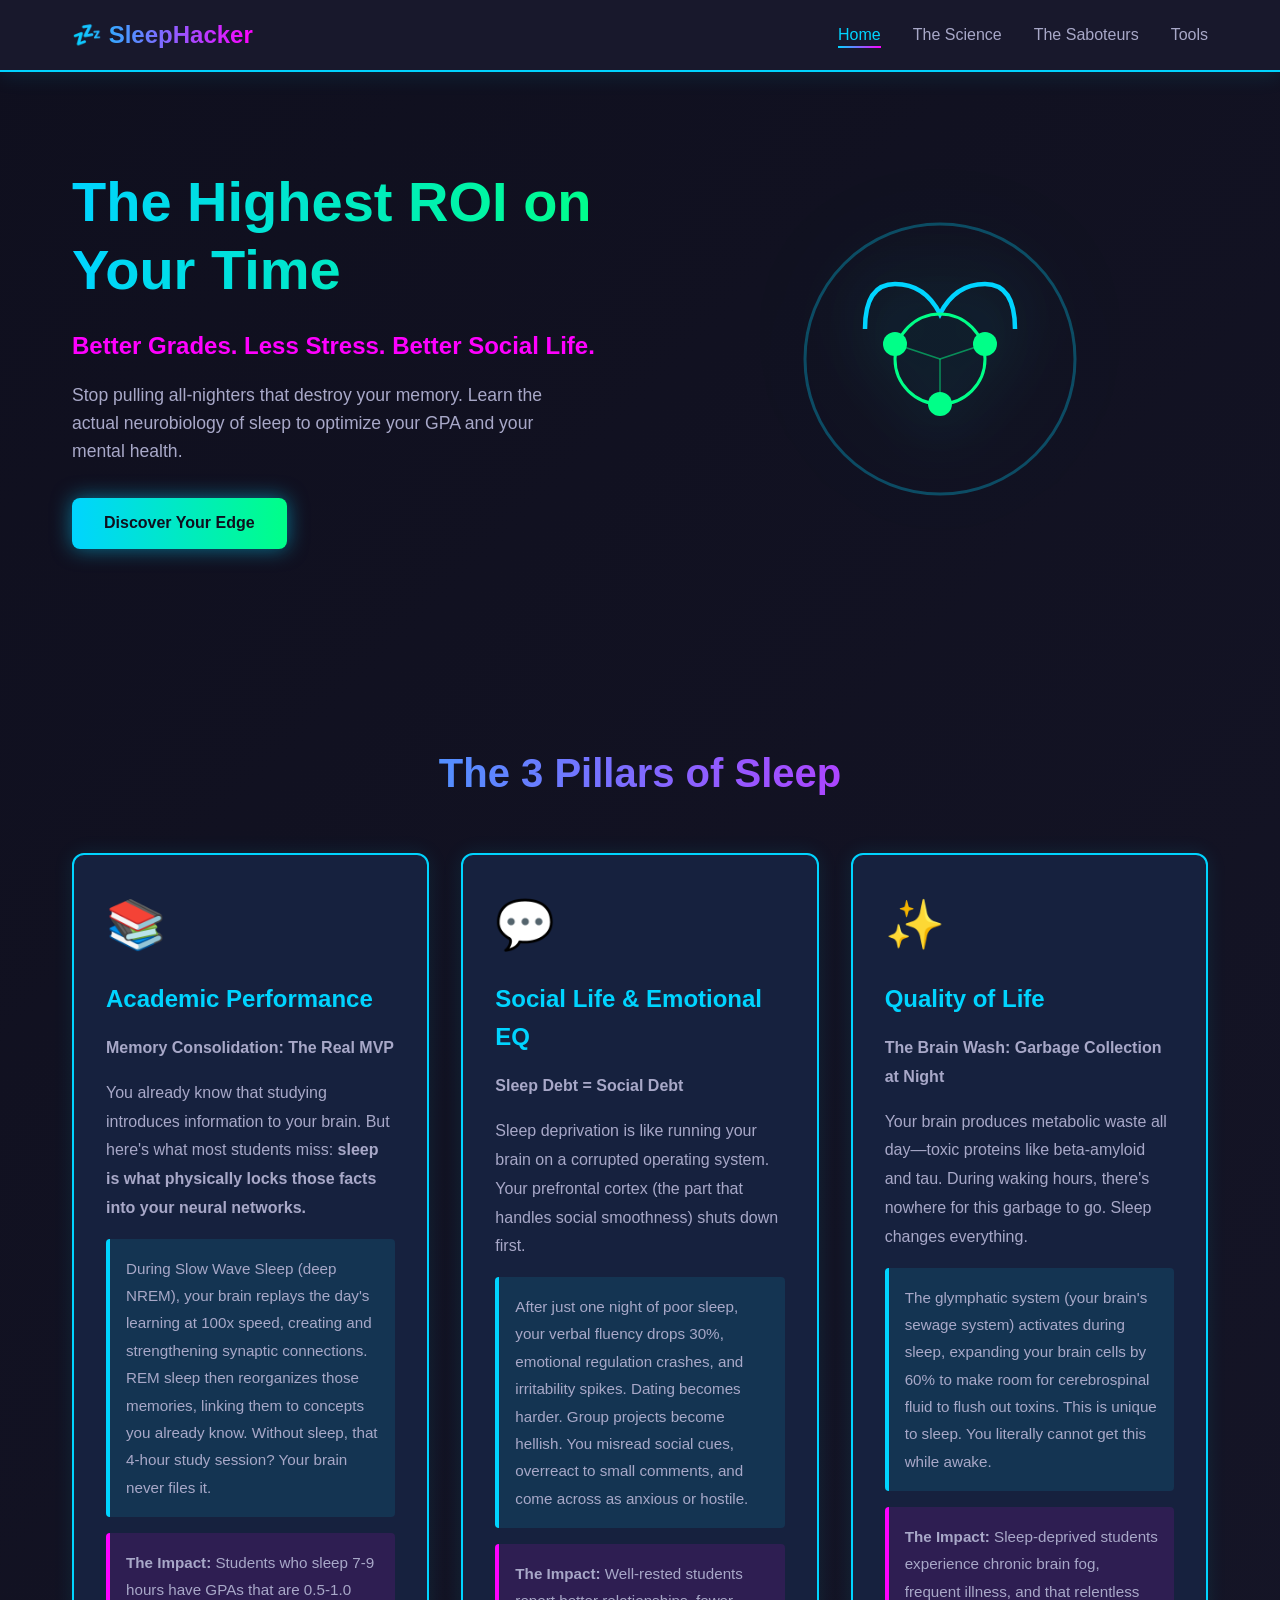
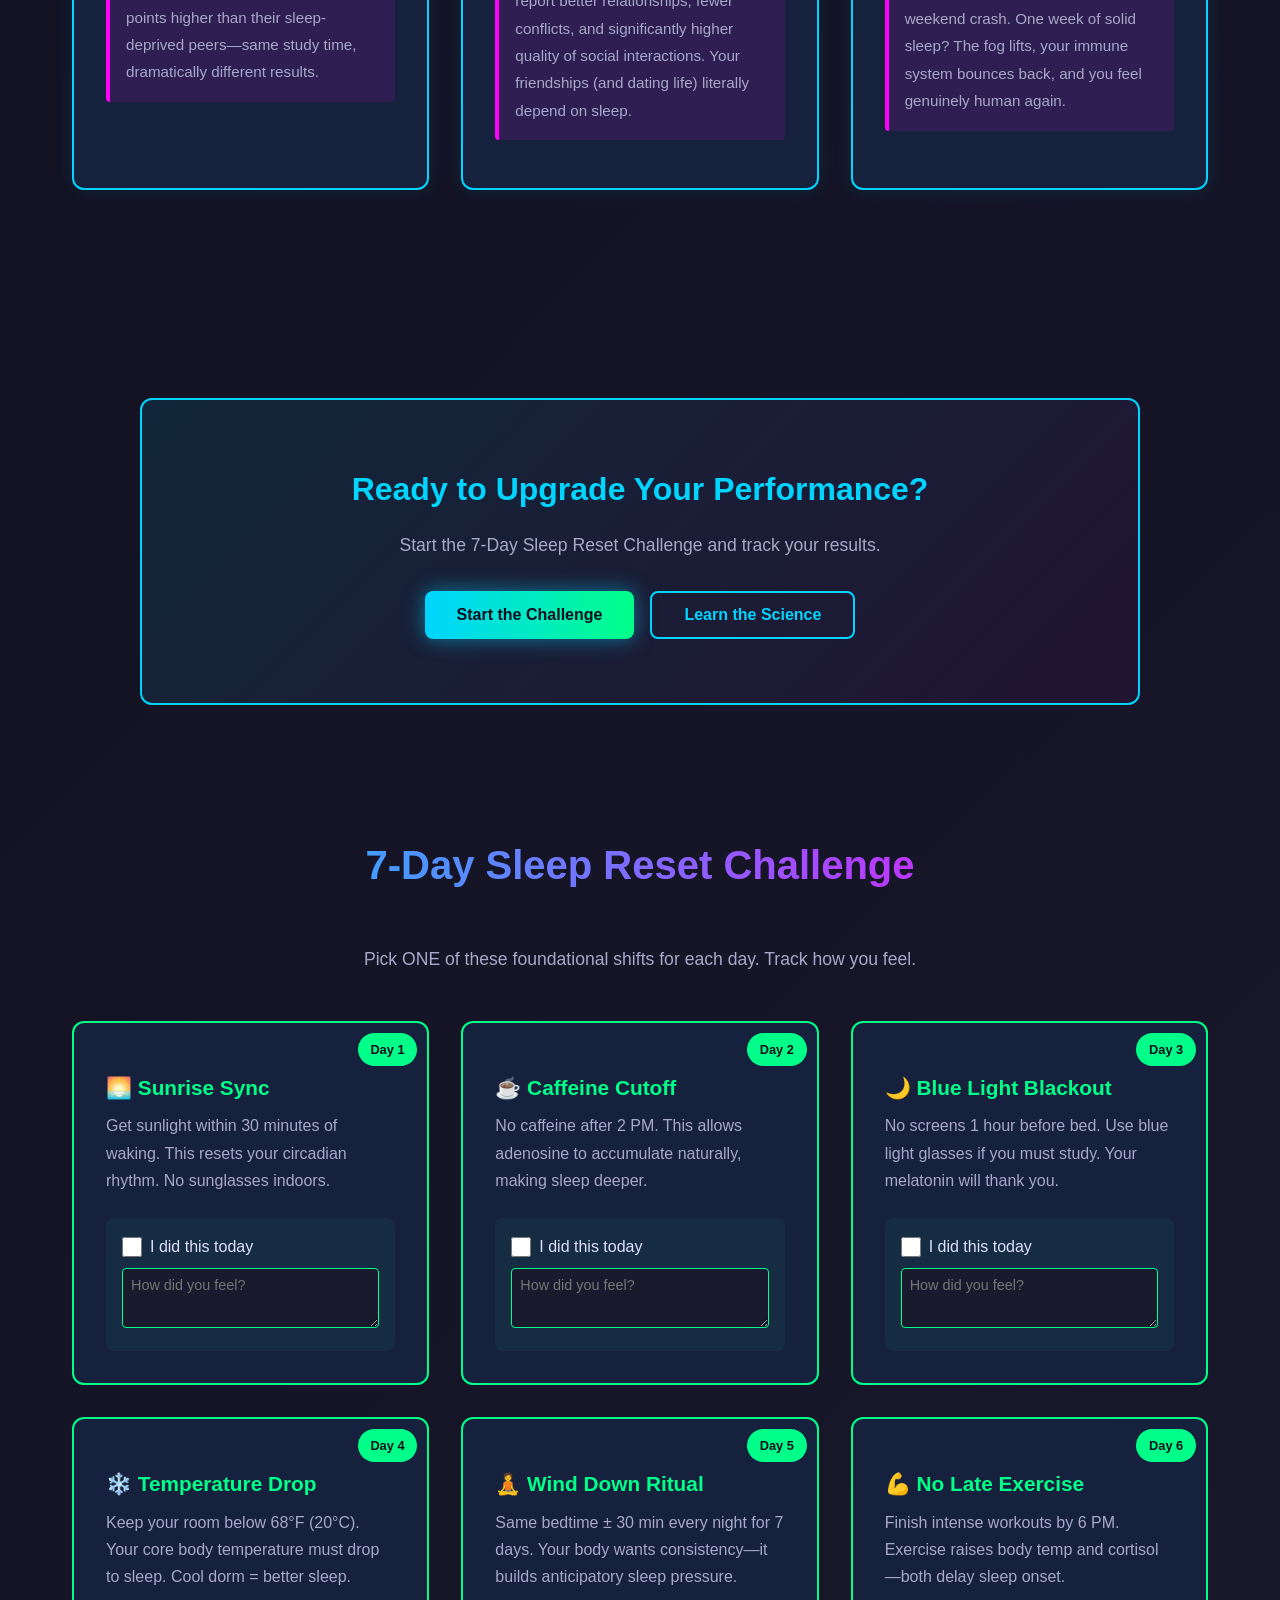
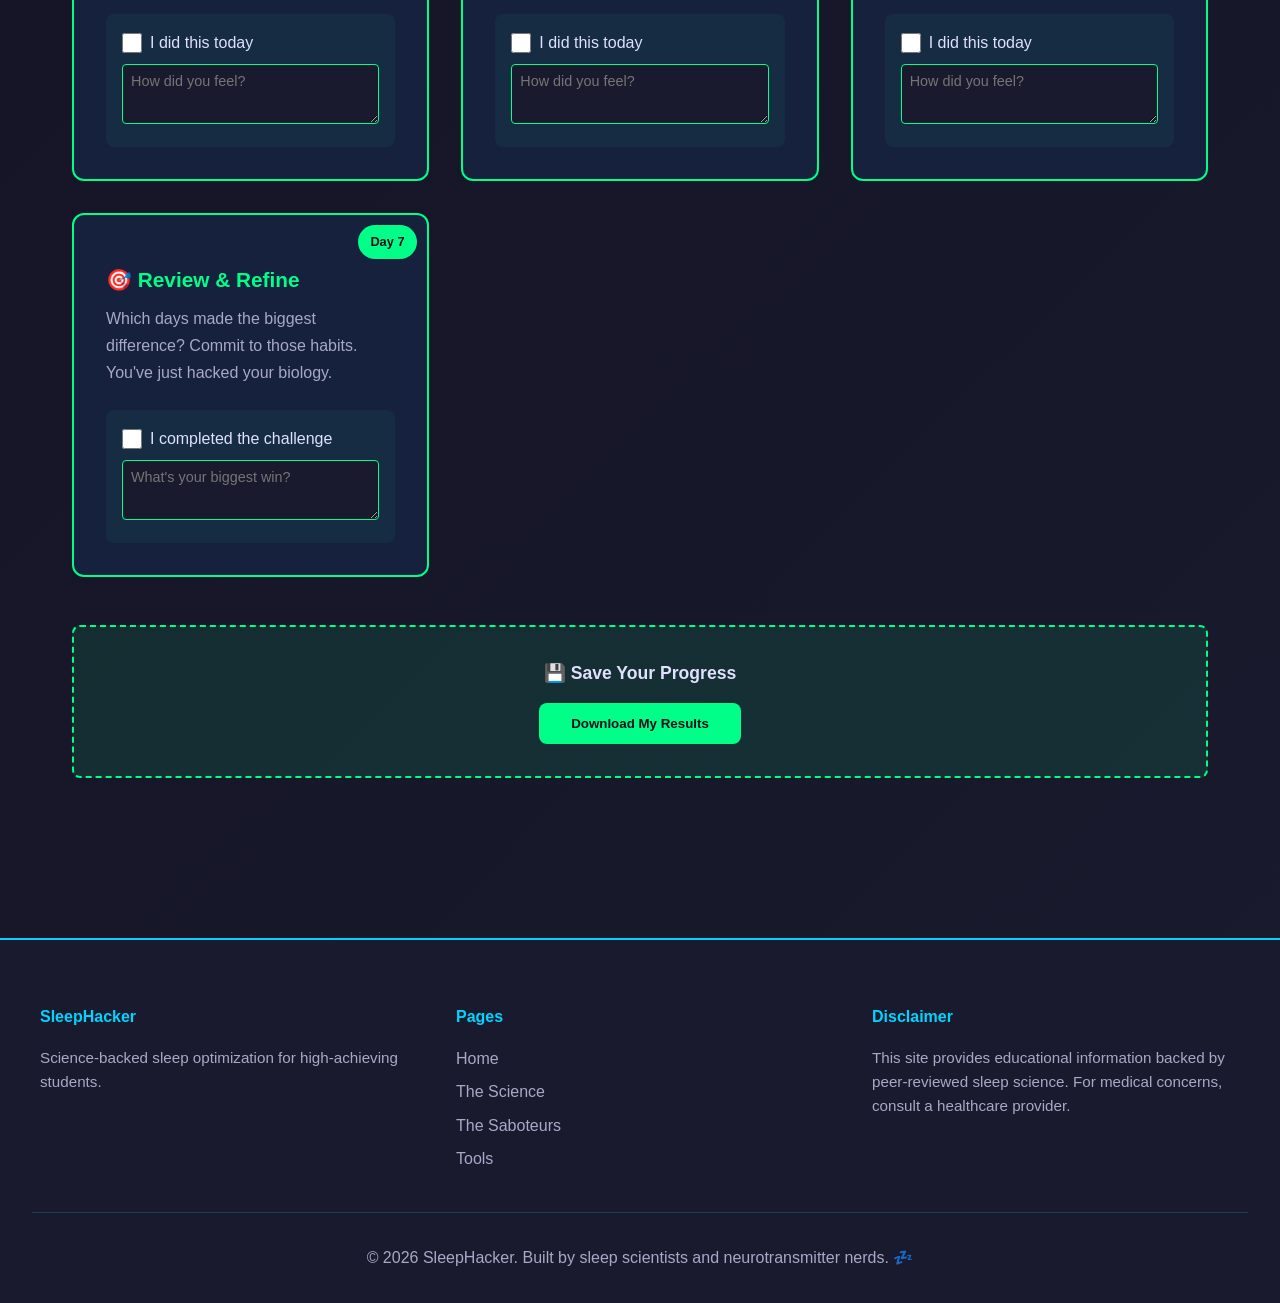
==== index.html @ e20157b1 "Initial Commit" ====
<!doctype html>
<html lang="en">
  <head>
    <meta charset="UTF-8" />
    <meta name="viewport" content="width=device-width, initial-scale=1.0" />
    <title>Sleep Hacker - The Ultimate College Cheat Code</title>
    <link rel="stylesheet" href="styles.css" />
  </head>
  <body>
    <!-- Navigation -->
    <nav class="navbar">
      <div class="nav-container">
        <div class="logo">💤 SleepHacker</div>
        <ul class="nav-links">
          <li><a href="index.html" class="active">Home</a></li>
          <li><a href="science.html">The Science</a></li>
          <li><a href="saboteurs.html">The Saboteurs</a></li>
          <li><a href="tools.html">Tools</a></li>
        </ul>
      </div>
    </nav>

    <!-- Hero Section -->
    <section class="hero">
      <div class="hero-content">
        <h1 class="hero-title">The Highest ROI on Your Time</h1>
        <p class="hero-subtitle">
          Better Grades. Less Stress. Better Social Life.
        </p>
        <p class="hero-description">
          Stop pulling all-nighters that destroy your memory. Learn the actual
          neurobiology of sleep to optimize your GPA and your mental health.
        </p>
        <a href="#three-pillars" class="cta-button">Discover Your Edge</a>
      </div>
      <div class="hero-visual">
        <svg
          class="brain-icon"
          viewBox="0 0 200 200"
          xmlns="http://www.w3.org/2000/svg"
        >
          <circle
            cx="100"
            cy="100"
            r="90"
            fill="none"
            stroke="#00d4ff"
            stroke-width="2"
            opacity="0.3"
          />
          <path
            d="M50 80 Q50 50 70 50 Q90 50 100 70 Q110 50 130 50 Q150 50 150 80"
            fill="none"
            stroke="#00d4ff"
            stroke-width="3"
          />
          <circle
            cx="100"
            cy="100"
            r="30"
            fill="none"
            stroke="#00ff88"
            stroke-width="2"
          />
          <circle cx="70" cy="90" r="8" fill="#00ff88" />
          <circle cx="130" cy="90" r="8" fill="#00ff88" />
          <circle cx="100" cy="130" r="8" fill="#00ff88" />
          <line
            x1="70"
            y1="90"
            x2="100"
            y2="100"
            stroke="#00ff88"
            stroke-width="1"
            opacity="0.5"
          />
          <line
            x1="130"
            y1="90"
            x2="100"
            y2="100"
            stroke="#00ff88"
            stroke-width="1"
            opacity="0.5"
          />
          <line
            x1="100"
            y1="130"
            x2="100"
            y2="100"
            stroke="#00ff88"
            stroke-width="1"
            opacity="0.5"
          />
        </svg>
      </div>
    </section>

    <!-- Three Pillars Section -->
    <section class="three-pillars" id="three-pillars">
      <h2 class="section-title">The 3 Pillars of Sleep</h2>
      <div class="pillars-grid">
        <!-- Pillar 1: Academic Performance -->
        <div class="pillar-card">
          <div class="pillar-icon">📚</div>
          <h3>Academic Performance</h3>
          <p class="pillar-intro">
            <strong>Memory Consolidation: The Real MVP</strong>
          </p>
          <p>
            You already know that studying introduces information to your brain.
            But here's what most students miss:
            <strong
              >sleep is what physically locks those facts into your neural
              networks.</strong
            >
          </p>
          <p class="science-snippet">
            During Slow Wave Sleep (deep NREM), your brain replays the day's
            learning at 100x speed, creating and strengthening synaptic
            connections. REM sleep then reorganizes those memories, linking them
            to concepts you already know. Without sleep, that 4-hour study
            session? Your brain never files it.
          </p>
          <p class="impact">
            <strong>The Impact:</strong> Students who sleep 7-9 hours have GPAs
            that are 0.5-1.0 points higher than their sleep-deprived peers—same
            study time, dramatically different results.
          </p>
        </div>

        <!-- Pillar 2: Social Life & Emotional EQ -->
        <div class="pillar-card">
          <div class="pillar-icon">💬</div>
          <h3>Social Life & Emotional EQ</h3>
          <p class="pillar-intro"><strong>Sleep Debt = Social Debt</strong></p>
          <p>
            Sleep deprivation is like running your brain on a corrupted
            operating system. Your prefrontal cortex (the part that handles
            social smoothness) shuts down first.
          </p>
          <p class="science-snippet">
            After just one night of poor sleep, your verbal fluency drops 30%,
            emotional regulation crashes, and irritability spikes. Dating
            becomes harder. Group projects become hellish. You misread social
            cues, overreact to small comments, and come across as anxious or
            hostile.
          </p>
          <p class="impact">
            <strong>The Impact:</strong> Well-rested students report better
            relationships, fewer conflicts, and significantly higher quality of
            social interactions. Your friendships (and dating life) literally
            depend on sleep.
          </p>
        </div>

        <!-- Pillar 3: Quality of Life -->
        <div class="pillar-card">
          <div class="pillar-icon">✨</div>
          <h3>Quality of Life</h3>
          <p class="pillar-intro">
            <strong>The Brain Wash: Garbage Collection at Night</strong>
          </p>
          <p>
            Your brain produces metabolic waste all day—toxic proteins like
            beta-amyloid and tau. During waking hours, there's nowhere for this
            garbage to go. Sleep changes everything.
          </p>
          <p class="science-snippet">
            The glymphatic system (your brain's sewage system) activates during
            sleep, expanding your brain cells by 60% to make room for
            cerebrospinal fluid to flush out toxins. This is unique to sleep.
            You literally cannot get this while awake.
          </p>
          <p class="impact">
            <strong>The Impact:</strong> Sleep-deprived students experience
            chronic brain fog, frequent illness, and that relentless weekend
            crash. One week of solid sleep? The fog lifts, your immune system
            bounces back, and you feel genuinely human again.
          </p>
        </div>
      </div>
    </section>

    <!-- Hook CTA Section -->
    <section class="cta-section">
      <h2>Ready to Upgrade Your Performance?</h2>
      <p>Start the 7-Day Sleep Reset Challenge and track your results.</p>
      <div class="cta-buttons">
        <button class="cta-primary" onclick="scrollToSection('challenge')">
          Start the Challenge
        </button>
        <button
          class="cta-secondary"
          onclick="window.location.href = 'science.html'"
        >
          Learn the Science
        </button>
      </div>
    </section>

    <!-- 7-Day Challenge Section -->
    <section class="challenge-section" id="challenge">
      <h2 class="section-title">7-Day Sleep Reset Challenge</h2>
      <p class="challenge-intro">
        Pick ONE of these foundational shifts for each day. Track how you feel.
      </p>

      <div class="challenge-grid">
        <div class="challenge-card">
          <div class="day-badge">Day 1</div>
          <h4>🌅 Sunrise Sync</h4>
          <p>
            Get sunlight within 30 minutes of waking. This resets your circadian
            rhythm. No sunglasses indoors.
          </p>
          <div class="track-section">
            <label>
              <input type="checkbox" class="challenge-check" />
              I did this today
            </label>
            <textarea
              placeholder="How did you feel?"
              class="challenge-notes"
            ></textarea>
          </div>
        </div>

        <div class="challenge-card">
          <div class="day-badge">Day 2</div>
          <h4>☕ Caffeine Cutoff</h4>
          <p>
            No caffeine after 2 PM. This allows adenosine to accumulate
            naturally, making sleep deeper.
          </p>
          <div class="track-section">
            <label>
              <input type="checkbox" class="challenge-check" />
              I did this today
            </label>
            <textarea
              placeholder="How did you feel?"
              class="challenge-notes"
            ></textarea>
          </div>
        </div>

        <div class="challenge-card">
          <div class="day-badge">Day 3</div>
          <h4>🌙 Blue Light Blackout</h4>
          <p>
            No screens 1 hour before bed. Use blue light glasses if you must
            study. Your melatonin will thank you.
          </p>
          <div class="track-section">
            <label>
              <input type="checkbox" class="challenge-check" />
              I did this today
            </label>
            <textarea
              placeholder="How did you feel?"
              class="challenge-notes"
            ></textarea>
          </div>
        </div>

        <div class="challenge-card">
          <div class="day-badge">Day 4</div>
          <h4>❄️ Temperature Drop</h4>
          <p>
            Keep your room below 68°F (20°C). Your core body temperature must
            drop to sleep. Cool dorm = better sleep.
          </p>
          <div class="track-section">
            <label>
              <input type="checkbox" class="challenge-check" />
              I did this today
            </label>
            <textarea
              placeholder="How did you feel?"
              class="challenge-notes"
            ></textarea>
          </div>
        </div>

        <div class="challenge-card">
          <div class="day-badge">Day 5</div>
          <h4>🧘 Wind Down Ritual</h4>
          <p>
            Same bedtime ± 30 min every night for 7 days. Your body wants
            consistency—it builds anticipatory sleep pressure.
          </p>
          <div class="track-section">
            <label>
              <input type="checkbox" class="challenge-check" />
              I did this today
            </label>
            <textarea
              placeholder="How did you feel?"
              class="challenge-notes"
            ></textarea>
          </div>
        </div>

        <div class="challenge-card">
          <div class="day-badge">Day 6</div>
          <h4>💪 No Late Exercise</h4>
          <p>
            Finish intense workouts by 6 PM. Exercise raises body temp and
            cortisol—both delay sleep onset.
          </p>
          <div class="track-section">
            <label>
              <input type="checkbox" class="challenge-check" />
              I did this today
            </label>
            <textarea
              placeholder="How did you feel?"
              class="challenge-notes"
            ></textarea>
          </div>
        </div>

        <div class="challenge-card">
          <div class="day-badge">Day 7</div>
          <h4>🎯 Review & Refine</h4>
          <p>
            Which days made the biggest difference? Commit to those habits.
            You've just hacked your biology.
          </p>
          <div class="track-section">
            <label>
              <input type="checkbox" class="challenge-check" />
              I completed the challenge
            </label>
            <textarea
              placeholder="What's your biggest win?"
              class="challenge-notes"
            ></textarea>
          </div>
        </div>
      </div>

      <div class="challenge-cta">
        <p>💾 <strong>Save Your Progress</strong></p>
        <button class="export-btn" onclick="exportChallenge()">
          Download My Results
        </button>
      </div>
    </section>

    <!-- Footer -->
    <footer class="footer">
      <div class="footer-content">
        <div class="footer-section">
          <h4>SleepHacker</h4>
          <p>Science-backed sleep optimization for high-achieving students.</p>
        </div>
        <div class="footer-section">
          <h4>Pages</h4>
          <ul>
            <li><a href="index.html">Home</a></li>
            <li><a href="science.html">The Science</a></li>
            <li><a href="saboteurs.html">The Saboteurs</a></li>
            <li><a href="tools.html">Tools</a></li>
          </ul>
        </div>
        <div class="footer-section">
          <h4>Disclaimer</h4>
          <p>
            This site provides educational information backed by peer-reviewed
            sleep science. For medical concerns, consult a healthcare provider.
          </p>
        </div>
      </div>
      <div class="footer-bottom">
        <p>
          &copy; 2026 SleepHacker. Built by sleep scientists and
          neurotransmitter nerds. 💤
        </p>
      </div>
    </footer>

    <script src="script.js"></script>
  </body>
</html>
---- styles.css ----
/* ==================== GLOBAL STYLES ==================== */

* {
  margin: 0;
  padding: 0;
  box-sizing: border-box;
}

:root {
  /* Dark Mode Colors */
  --bg-dark: #0f0f1e;
  --bg-darker: #1a1a2e;
  --bg-card: #16213e;
  --text-primary: #e0e0ff;
  --text-secondary: #a8a8c8;
  --neon-cyan: #00d4ff;
  --neon-green: #00ff88;
  --neon-magenta: #ff00ff;
  --neon-orange: #ff6b00;
  --accent-blue: #4a6fa5;

  /* Fonts */
  --font-main: "Segoe UI", Tahoma, Geneva, Verdana, sans-serif;
  --font-weight-light: 300;
  --font-weight-regular: 400;
  --font-weight-bold: 600;
}

html {
  scroll-behavior: smooth;
}

body {
  background: linear-gradient(135deg, var(--bg-dark) 0%, var(--bg-darker) 100%);
  color: var(--text-primary);
  font-family: var(--font-main);
  font-weight: var(--font-weight-regular);
  line-height: 1.6;
  min-height: 100vh;
}

/* ==================== NAVIGATION ==================== */

.navbar {
  background: rgba(26, 26, 46, 0.95);
  backdrop-filter: blur(10px);
  border-bottom: 2px solid var(--neon-cyan);
  position: sticky;
  top: 0;
  z-index: 1000;
  box-shadow: 0 4px 20px rgba(0, 212, 255, 0.1);
}

.nav-container {
  max-width: 1200px;
  margin: 0 auto;
  padding: 1rem 2rem;
  display: flex;
  justify-content: space-between;
  align-items: center;
}

.logo {
  font-size: 1.5rem;
  font-weight: var(--font-weight-bold);
  background: linear-gradient(90deg, var(--neon-cyan), var(--neon-magenta));
  -webkit-background-clip: text;
  -webkit-text-fill-color: transparent;
  background-clip: text;
}

.nav-links {
  display: flex;
  list-style: none;
  gap: 2rem;
}

.nav-links a {
  text-decoration: none;
  color: var(--text-secondary);
  font-weight: var(--font-weight-regular);
  transition: all 0.3s ease;
  position: relative;
}

.nav-links a::after {
  content: "";
  position: absolute;
  bottom: -5px;
  left: 0;
  width: 0;
  height: 2px;
  background: linear-gradient(90deg, var(--neon-cyan), var(--neon-magenta));
  transition: width 0.3s ease;
}

.nav-links a:hover::after,
.nav-links a.active::after {
  width: 100%;
}

.nav-links a:hover,
.nav-links a.active {
  color: var(--neon-cyan);
}

/* ==================== PAGE HEADER ==================== */

.page-header {
  text-align: center;
  padding: 4rem 2rem;
  background: linear-gradient(
    180deg,
    rgba(0, 212, 255, 0.1) 0%,
    transparent 100%
  );
  border-bottom: 1px solid rgba(0, 212, 255, 0.2);
}

.page-header h1 {
  font-size: 2.5rem;
  margin-bottom: 0.5rem;
  color: var(--neon-cyan);
  text-shadow: 0 0 20px rgba(0, 212, 255, 0.5);
}

.page-header p {
  font-size: 1.1rem;
  color: var(--text-secondary);
}

/* ==================== HERO SECTION ==================== */

.hero {
  display: grid;
  grid-template-columns: 1fr 1fr;
  gap: 4rem;
  align-items: center;
  max-width: 1200px;
  margin: 0 auto;
  padding: 6rem 2rem;
}

.hero-content {
  z-index: 2;
}

.hero-title {
  font-size: 3.5rem;
  line-height: 1.2;
  margin-bottom: 1.5rem;
  background: linear-gradient(90deg, var(--neon-cyan), var(--neon-green));
  -webkit-background-clip: text;
  -webkit-text-fill-color: transparent;
  background-clip: text;
}

.hero-subtitle {
  font-size: 1.5rem;
  color: var(--neon-magenta);
  margin-bottom: 1rem;
  font-weight: var(--font-weight-bold);
}

.hero-description {
  font-size: 1.1rem;
  color: var(--text-secondary);
  margin-bottom: 2rem;
  max-width: 500px;
}

.hero-visual {
  display: flex;
  justify-content: center;
  align-items: center;
}

.brain-icon {
  width: 300px;
  height: 300px;
  filter: drop-shadow(0 0 30px rgba(0, 212, 255, 0.3))
    drop-shadow(0 0 60px rgba(0, 255, 136, 0.2));
  animation: float 3s ease-in-out infinite;
}

@keyframes float {
  0%,
  100% {
    transform: translateY(0px);
  }
  50% {
    transform: translateY(-20px);
  }
}

/* ==================== BUTTONS ==================== */

.cta-button,
.cta-primary,
.cta-secondary {
  padding: 0.8rem 2rem;
  border: none;
  border-radius: 8px;
  font-size: 1rem;
  font-weight: var(--font-weight-bold);
  cursor: pointer;
  transition: all 0.3s ease;
  text-decoration: none;
  display: inline-block;
}

.cta-button,
.cta-primary {
  background: linear-gradient(90deg, var(--neon-cyan), var(--neon-green));
  color: var(--bg-dark);
  box-shadow: 0 0 20px rgba(0, 212, 255, 0.5);
}

.cta-button:hover,
.cta-primary:hover {
  box-shadow: 0 0 40px rgba(0, 212, 255, 0.8);
  transform: scale(1.05);
}

.cta-secondary {
  background: transparent;
  color: var(--neon-cyan);
  border: 2px solid var(--neon-cyan);
}

.cta-secondary:hover {
  background: rgba(0, 212, 255, 0.1);
  box-shadow: 0 0 20px rgba(0, 212, 255, 0.5);
}

/* ==================== SECTIONS ==================== */

.section-title {
  font-size: 2.5rem;
  text-align: center;
  margin-bottom: 3rem;
  background: linear-gradient(90deg, var(--neon-cyan), var(--neon-magenta));
  -webkit-background-clip: text;
  -webkit-text-fill-color: transparent;
  background-clip: text;
}

.section-intro {
  text-align: center;
  font-size: 1.1rem;
  color: var(--text-secondary);
  max-width: 800px;
  margin: 0 auto 3rem;
}

/* ==================== THREE PILLARS ==================== */

.three-pillars {
  max-width: 1200px;
  margin: 0 auto;
  padding: 6rem 2rem;
}

.pillars-grid {
  display: grid;
  grid-template-columns: repeat(auto-fit, minmax(320px, 1fr));
  gap: 2rem;
  margin-bottom: 3rem;
}

.pillar-card {
  background: var(--bg-card);
  border: 2px solid var(--neon-cyan);
  border-radius: 12px;
  padding: 2rem;
  transition: all 0.3s ease;
  box-shadow: 0 0 20px rgba(0, 212, 255, 0.1);
}

.pillar-card:hover {
  transform: translateY(-10px);
  box-shadow: 0 10px 40px rgba(0, 212, 255, 0.3);
  border-color: var(--neon-magenta);
}

.pillar-icon {
  font-size: 3rem;
  margin-bottom: 1rem;
}

.pillar-card h3 {
  font-size: 1.5rem;
  margin-bottom: 1rem;
  color: var(--neon-cyan);
}

.pillar-intro {
  font-size: 1rem;
  color: var(--neon-green);
  margin-bottom: 1rem;
}

.pillar-card p {
  color: var(--text-secondary);
  margin-bottom: 1rem;
  line-height: 1.8;
}

.science-snippet {
  background: rgba(0, 212, 255, 0.1);
  border-left: 4px solid var(--neon-cyan);
  padding: 1rem;
  border-radius: 4px;
  color: var(--text-primary);
  font-size: 0.95rem;
  margin-bottom: 1rem;
}

.impact {
  background: rgba(255, 0, 255, 0.1);
  border-left: 4px solid var(--neon-magenta);
  padding: 1rem;
  border-radius: 4px;
  color: var(--text-primary);
  font-size: 0.95rem;
}

/* ==================== CTA SECTIONS ==================== */

.cta-section {
  background: linear-gradient(
    135deg,
    rgba(0, 212, 255, 0.1),
    rgba(255, 0, 255, 0.05)
  );
  border: 2px solid var(--neon-cyan);
  border-radius: 12px;
  padding: 4rem 2rem;
  text-align: center;
  margin: 4rem auto;
  max-width: 1000px;
}

.cta-section h2 {
  font-size: 2rem;
  margin-bottom: 1rem;
  color: var(--neon-cyan);
}

.cta-section p {
  font-size: 1.1rem;
  color: var(--text-secondary);
  margin-bottom: 2rem;
}

.cta-buttons {
  display: flex;
  gap: 1rem;
  justify-content: center;
  flex-wrap: wrap;
}

/* ==================== CHALLENGE SECTION ==================== */

.challenge-section {
  max-width: 1200px;
  margin: 0 auto;
  padding: 4rem 2rem;
}

.challenge-intro {
  text-align: center;
  font-size: 1.1rem;
  color: var(--text-secondary);
  margin-bottom: 3rem;
}

.challenge-grid {
  display: grid;
  grid-template-columns: repeat(auto-fit, minmax(300px, 1fr));
  gap: 2rem;
  margin-bottom: 3rem;
}

.challenge-card {
  background: var(--bg-card);
  border: 2px solid var(--neon-green);
  border-radius: 12px;
  padding: 2rem;
  position: relative;
  transition: all 0.3s ease;
}

.challenge-card:hover {
  box-shadow: 0 0 30px rgba(0, 255, 136, 0.3);
}

.day-badge {
  position: absolute;
  top: 10px;
  right: 10px;
  background: var(--neon-green);
  color: var(--bg-dark);
  padding: 0.4rem 0.8rem;
  border-radius: 20px;
  font-size: 0.8rem;
  font-weight: var(--font-weight-bold);
}

.challenge-card h4 {
  font-size: 1.3rem;
  margin-bottom: 0.5rem;
  color: var(--neon-green);
  margin-top: 1rem;
}

.challenge-card p {
  color: var(--text-secondary);
  margin-bottom: 1.5rem;
  line-height: 1.7;
}

.track-section {
  background: rgba(0, 255, 136, 0.05);
  padding: 1rem;
  border-radius: 8px;
}

.track-section label {
  display: flex;
  align-items: center;
  gap: 0.5rem;
  cursor: pointer;
  color: var(--text-primary);
  font-weight: var(--font-weight-regular);
}

.track-section input[type="checkbox"] {
  width: 20px;
  height: 20px;
  cursor: pointer;
  accent-color: var(--neon-green);
}

.challenge-notes {
  width: 100%;
  padding: 0.5rem;
  margin-top: 0.5rem;
  background: var(--bg-darker);
  color: var(--text-primary);
  border: 1px solid var(--neon-green);
  border-radius: 4px;
  font-family: var(--font-main);
  font-size: 0.9rem;
  resize: vertical;
  min-height: 60px;
}

.challenge-cta {
  text-align: center;
  padding: 2rem;
  background: rgba(0, 255, 136, 0.1);
  border: 2px dashed var(--neon-green);
  border-radius: 8px;
}

.challenge-cta p {
  font-size: 1.1rem;
  margin-bottom: 1rem;
}

.export-btn {
  background: var(--neon-green);
  color: var(--bg-dark);
  padding: 0.8rem 2rem;
  border: none;
  border-radius: 8px;
  font-weight: var(--font-weight-bold);
  cursor: pointer;
  transition: all 0.3s ease;
}

.export-btn:hover {
  box-shadow: 0 0 20px rgba(0, 255, 136, 0.5);
  transform: scale(1.05);
}

/* ==================== SCIENCE SECTIONS ==================== */

.science-section {
  max-width: 1200px;
  margin: 0 auto;
  padding: 4rem 2rem;
  border-bottom: 1px solid rgba(0, 212, 255, 0.2);
}

.science-grid {
  display: grid;
  grid-template-columns: repeat(auto-fit, minmax(400px, 1fr));
  gap: 3rem;
  margin-bottom: 3rem;
}

.process-card,
.memory-card {
  background: var(--bg-card);
  border: 2px solid var(--neon-cyan);
  border-radius: 12px;
  padding: 2rem;
}

.process-card h3,
.memory-card h3 {
  font-size: 1.5rem;
  margin-bottom: 1.5rem;
  color: var(--neon-cyan);
}

.process-visual,
.memory-card {
  margin-bottom: 1.5rem;
}

.process-visual svg,
.circadian-svg,
.adenosine-svg {
  width: 100%;
  height: auto;
  min-height: 200px;
}

.who-needs-this {
  background: rgba(255, 0, 255, 0.1);
  border-left: 4px solid var(--neon-magenta);
  padding: 1rem;
  border-radius: 4px;
  margin-bottom: 1rem;
}

.who-needs-this ul {
  list-style: none;
  margin-left: 1rem;
}

.who-needs-this li {
  color: var(--text-primary);
  margin-bottom: 0.5rem;
}

.explanation {
  color: var(--text-secondary);
  line-height: 1.8;
  margin-bottom: 1rem;
}

.study-tip {
  background: rgba(0, 255, 136, 0.1);
  border-left: 4px solid var(--neon-green);
  padding: 1rem;
  border-radius: 4px;
  color: var(--text-primary);
  font-size: 0.95rem;
}

.key-point {
  background: rgba(0, 212, 255, 0.15);
  border: 1px solid var(--neon-cyan);
  padding: 1.5rem;
  border-radius: 8px;
  color: var(--text-primary);
  margin-top: 1rem;
  font-size: 0.95rem;
}

.memory-grid {
  display: grid;
  grid-template-columns: repeat(auto-fit, minmax(350px, 1fr));
  gap: 2rem;
  margin-bottom: 3rem;
}

.process-explanation,
.phase-delay-content {
  background: var(--bg-card);
  border: 2px solid var(--neon-magenta);
  border-radius: 12px;
  padding: 2rem;
  margin-top: 2rem;
}

.sleep-stages-chart {
  width: 100%;
  height: auto;
  min-height: 300px;
  margin: 2rem 0;
}

.chart-explanation {
  background: rgba(255, 0, 255, 0.1);
  padding: 1.5rem;
  border-radius: 8px;
  color: var(--text-primary);
  font-size: 0.95rem;
}

.phase-delay {
  background: linear-gradient(
    135deg,
    rgba(255, 0, 255, 0.05),
    rgba(0, 212, 255, 0.05)
  );
  border-left: 6px solid var(--neon-magenta);
}

.intro-text {
  font-size: 1.1rem;
  color: var(--text-primary);
  margin-bottom: 2rem;
  line-height: 1.8;
}

.phase-delay-visual {
  margin: 2rem 0;
}

.phase-delay-visual svg {
  width: 100%;
  height: auto;
  min-height: 250px;
}

.phase-delay-explanation {
  background: var(--bg-darker);
  padding: 1.5rem;
  border-radius: 8px;
  border: 1px solid var(--neon-cyan);
}

.phase-delay-explanation p {
  margin-bottom: 1rem;
  color: var(--text-secondary);
  line-height: 1.8;
}

.actionable {
  background: rgba(0, 255, 136, 0.1);
  border-left: 4px solid var(--neon-green);
  padding: 1rem;
  border-radius: 4px;
  color: var(--text-primary);
}

/* ==================== SABOTEUR SECTIONS ==================== */

.saboteur-section {
  max-width: 1200px;
  margin: 0 auto;
  padding: 4rem 2rem;
}

.saboteur-intro {
  text-align: center;
  margin-bottom: 3rem;
}

.saboteur-intro h2 {
  font-size: 2rem;
  color: var(--neon-cyan);
  margin-bottom: 1rem;
}

.saboteur-hook {
  font-size: 1.1rem;
  color: var(--text-secondary);
  margin-bottom: 0.5rem;
}

.saboteur-truth {
  font-size: 1.1rem;
  color: var(--neon-green);
  font-weight: var(--font-weight-bold);
}

.saboteur-explainer {
  display: grid;
  grid-template-columns: 1fr 1fr;
  gap: 3rem;
  align-items: start;
}

.saboteur-visual {
  background: var(--bg-card);
  border: 2px solid var(--neon-cyan);
  border-radius: 12px;
  padding: 2rem;
}

.saboteur-visual svg {
  width: 100%;
  height: auto;
}

.saboteur-text h3 {
  font-size: 1.3rem;
  color: var(--neon-cyan);
  margin: 1.5rem 0 1rem;
}

.saboteur-text p {
  color: var(--text-secondary);
  margin-bottom: 1rem;
  line-height: 1.8;
}

.trap-list {
  list-style: none;
}

.trap-list li {
  background: rgba(255, 107, 0, 0.05);
  border-left: 4px solid var(--neon-orange);
  padding: 1rem;
  margin-bottom: 1rem;
  border-radius: 4px;
  color: var(--text-primary);
}

.trap-list strong {
  color: var(--neon-orange);
}

.fix-box {
  background: rgba(0, 255, 136, 0.1);
  border: 2px solid var(--neon-green);
  border-radius: 8px;
  padding: 1.5rem;
  margin-top: 1rem;
}

.fix-box p {
  color: var(--text-primary);
  margin-bottom: 1rem;
  line-height: 1.8;
}

.fix-box strong {
  color: var(--neon-green);
}

/* ==================== TOOLS SECTION ==================== */

.tool-section {
  max-width: 1200px;
  margin: 0 auto;
  padding: 4rem 2rem;
}

.tool-header {
  text-align: center;
  margin-bottom: 3rem;
}

.tool-header h2 {
  font-size: 2rem;
  color: var(--neon-cyan);
  margin-bottom: 1rem;
}

.tool-description {
  font-size: 1.1rem;
  color: var(--text-secondary);
  max-width: 800px;
  margin: 0 auto;
}

.tool-content {
  background: var(--bg-card);
  border: 2px solid var(--neon-cyan);
  border-radius: 12px;
  padding: 3rem;
}

.calculator-input {
  background: rgba(0, 212, 255, 0.05);
  padding: 2rem;
  border-radius: 8px;
  margin-bottom: 2rem;
}

.input-group {
  margin-bottom: 1.5rem;
}

.input-group label {
  display: block;
  margin-bottom: 0.5rem;
  color: var(--neon-cyan);
  font-weight: var(--font-weight-bold);
}

.input-group input {
  width: 100%;
  padding: 0.8rem;
  background: var(--bg-darker);
  color: var(--text-primary);
  border: 2px solid var(--neon-cyan);
  border-radius: 8px;
  font-size: 1rem;
}

.input-info {
  background: rgba(255, 0, 255, 0.1);
  border-left: 4px solid var(--neon-magenta);
  padding: 1rem;
  border-radius: 4px;
  margin-bottom: 1.5rem;
}

.input-info p {
  color: var(--text-primary);
  font-size: 0.95rem;
}

.calc-button {
  background: linear-gradient(90deg, var(--neon-cyan), var(--neon-green));
  color: var(--bg-dark);
  padding: 0.8rem 2rem;
  border: none;
  border-radius: 8px;
  font-weight: var(--font-weight-bold);
  cursor: pointer;
  transition: all 0.3s ease;
  width: 100%;
  font-size: 1rem;
}

.calc-button:hover {
  box-shadow: 0 0 20px rgba(0, 212, 255, 0.5);
  transform: scale(1.02);
}

.calculator-output,
.quiz-results {
  background: rgba(0, 255, 136, 0.05);
  border: 2px dashed var(--neon-green);
  border-radius: 8px;
  padding: 2rem;
  min-height: 200px;
  display: flex;
  align-items: center;
  justify-content: center;
}

.results-placeholder {
  text-align: center;
  color: var(--text-secondary);
}

.cycle-guide {
  margin-top: 3rem;
}

.cycle-guide h3 {
  color: var(--neon-cyan);
  margin-bottom: 1.5rem;
}

.cycle-breakdown {
  display: grid;
  gap: 1.5rem;
}

.cycle-item {
  display: flex;
  gap: 1.5rem;
  align-items: flex-start;
}

.cycle-marker {
  width: 40px;
  height: 40px;
  border-radius: 8px;
  flex-shrink: 0;
}

.cycle-item strong {
  display: block;
  color: var(--text-primary);
  margin-bottom: 0.5rem;
}

.cycle-item p {
  color: var(--text-secondary);
  font-size: 0.95rem;
}

/* ==================== QUIZ STYLES ==================== */

.quiz-container {
  background: rgba(0, 212, 255, 0.05);
  padding: 2rem;
  border-radius: 8px;
}

.quiz-intro {
  background: var(--bg-darker);
  padding: 1.5rem;
  border-radius: 8px;
  margin-bottom: 2rem;
  border: 1px solid var(--neon-cyan);
}

.quiz-intro p {
  color: var(--text-primary);
  margin-bottom: 0.5rem;
}

.scale-info {
  color: var(--text-secondary);
  font-size: 0.9rem;
  font-style: italic;
}

.quiz-question {
  background: var(--bg-card);
  border: 1px solid var(--neon-cyan);
  padding: 1.5rem;
  border-radius: 8px;
  margin-bottom: 1.5rem;
}

.quiz-question label {
  display: block;
  color: var(--text-primary);
  font-weight: var(--font-weight-bold);
  margin-bottom: 1rem;
}

.radio-group {
  display: flex;
  flex-direction: column;
  gap: 0.8rem;
}

.radio-group label {
  display: flex;
  align-items: center;
  gap: 0.8rem;
  cursor: pointer;
  font-weight: var(--font-weight-regular);
  color: var(--text-secondary);
}

.radio-group input[type="radio"] {
  cursor: pointer;
  accent-color: var(--neon-cyan);
  width: 18px;
  height: 18px;
}

.radio-group label:hover {
  color: var(--text-primary);
}

/* ==================== SLEEP DEBT SECTION ==================== */

.debt-explanation {
  background: var(--bg-card);
  border: 2px solid var(--neon-orange);
  border-radius: 12px;
  padding: 2rem;
}

.debt-explanation p {
  color: var(--text-secondary);
  margin-bottom: 1.5rem;
  line-height: 1.8;
}

.debt-visual {
  background: rgba(255, 107, 0, 0.05);
  padding: 2rem;
  border-radius: 8px;
  margin: 2rem 0;
}

.debt-visual svg {
  width: 100%;
  height: auto;
}

.debt-recovery {
  background: rgba(0, 255, 136, 0.05);
  padding: 1.5rem;
  border-radius: 8px;
  margin-top: 2rem;
}

.debt-recovery h3 {
  color: var(--neon-green);
  margin-bottom: 1rem;
}

.recovery-item {
  background: var(--bg-darker);
  padding: 1rem;
  border-left: 4px solid var(--neon-green);
  border-radius: 4px;
  margin-bottom: 1rem;
  color: var(--text-primary);
}

/* ==================== FOOTER ==================== */

.footer {
  background: var(--bg-darker);
  border-top: 2px solid var(--neon-cyan);
  padding: 4rem 2rem 2rem;
  margin-top: 6rem;
}

.footer-content {
  display: grid;
  grid-template-columns: repeat(auto-fit, minmax(250px, 1fr));
  gap: 3rem;
  max-width: 1200px;
  margin: 0 auto 2rem;
}

.footer-section h4 {
  color: var(--neon-cyan);
  margin-bottom: 1rem;
}

.footer-section p {
  color: var(--text-secondary);
  font-size: 0.95rem;
  line-height: 1.6;
}

.footer-section ul {
  list-style: none;
}

.footer-section ul li {
  margin-bottom: 0.5rem;
}

.footer-section a {
  color: var(--text-secondary);
  text-decoration: none;
  transition: all 0.3s ease;
}

.footer-section a:hover {
  color: var(--neon-cyan);
}

.footer-bottom {
  text-align: center;
  padding-top: 2rem;
  border-top: 1px solid rgba(0, 212, 255, 0.2);
  color: var(--text-secondary);
}

/* ==================== RESPONSIVE ==================== */

@media (max-width: 768px) {
  .hero {
    grid-template-columns: 1fr;
    padding: 3rem 2rem;
    gap: 2rem;
  }

  .hero-title {
    font-size: 2rem;
  }

  .nav-links {
    gap: 1rem;
  }

  .saboteur-explainer {
    grid-template-columns: 1fr;
  }

  .section-title {
    font-size: 1.8rem;
  }

  .science-grid,
  .memory-grid {
    grid-template-columns: 1fr;
  }

  .process-card,
  .memory-card {
    margin-bottom: 2rem;
  }

  .tool-content {
    padding: 1.5rem;
  }

  .cta-buttons {
    flex-direction: column;
  }

  .cta-buttons button {
    width: 100%;
  }
}

@media (max-width: 480px) {
  body {
    font-size: 0.95rem;
  }

  .hero-title {
    font-size: 1.5rem;
  }

  .nav-container {
    padding: 0.8rem 1rem;
  }

  .logo {
    font-size: 1.2rem;
  }

  .nav-links {
    gap: 0.5rem;
    font-size: 0.85rem;
  }

  .section-title {
    font-size: 1.5rem;
  }

  .pillars-grid,
  .challenge-grid {
    grid-template-columns: 1fr;
  }

  .page-header {
    padding: 2rem 1rem;
  }

  .page-header h1 {
    font-size: 1.8rem;
  }
}
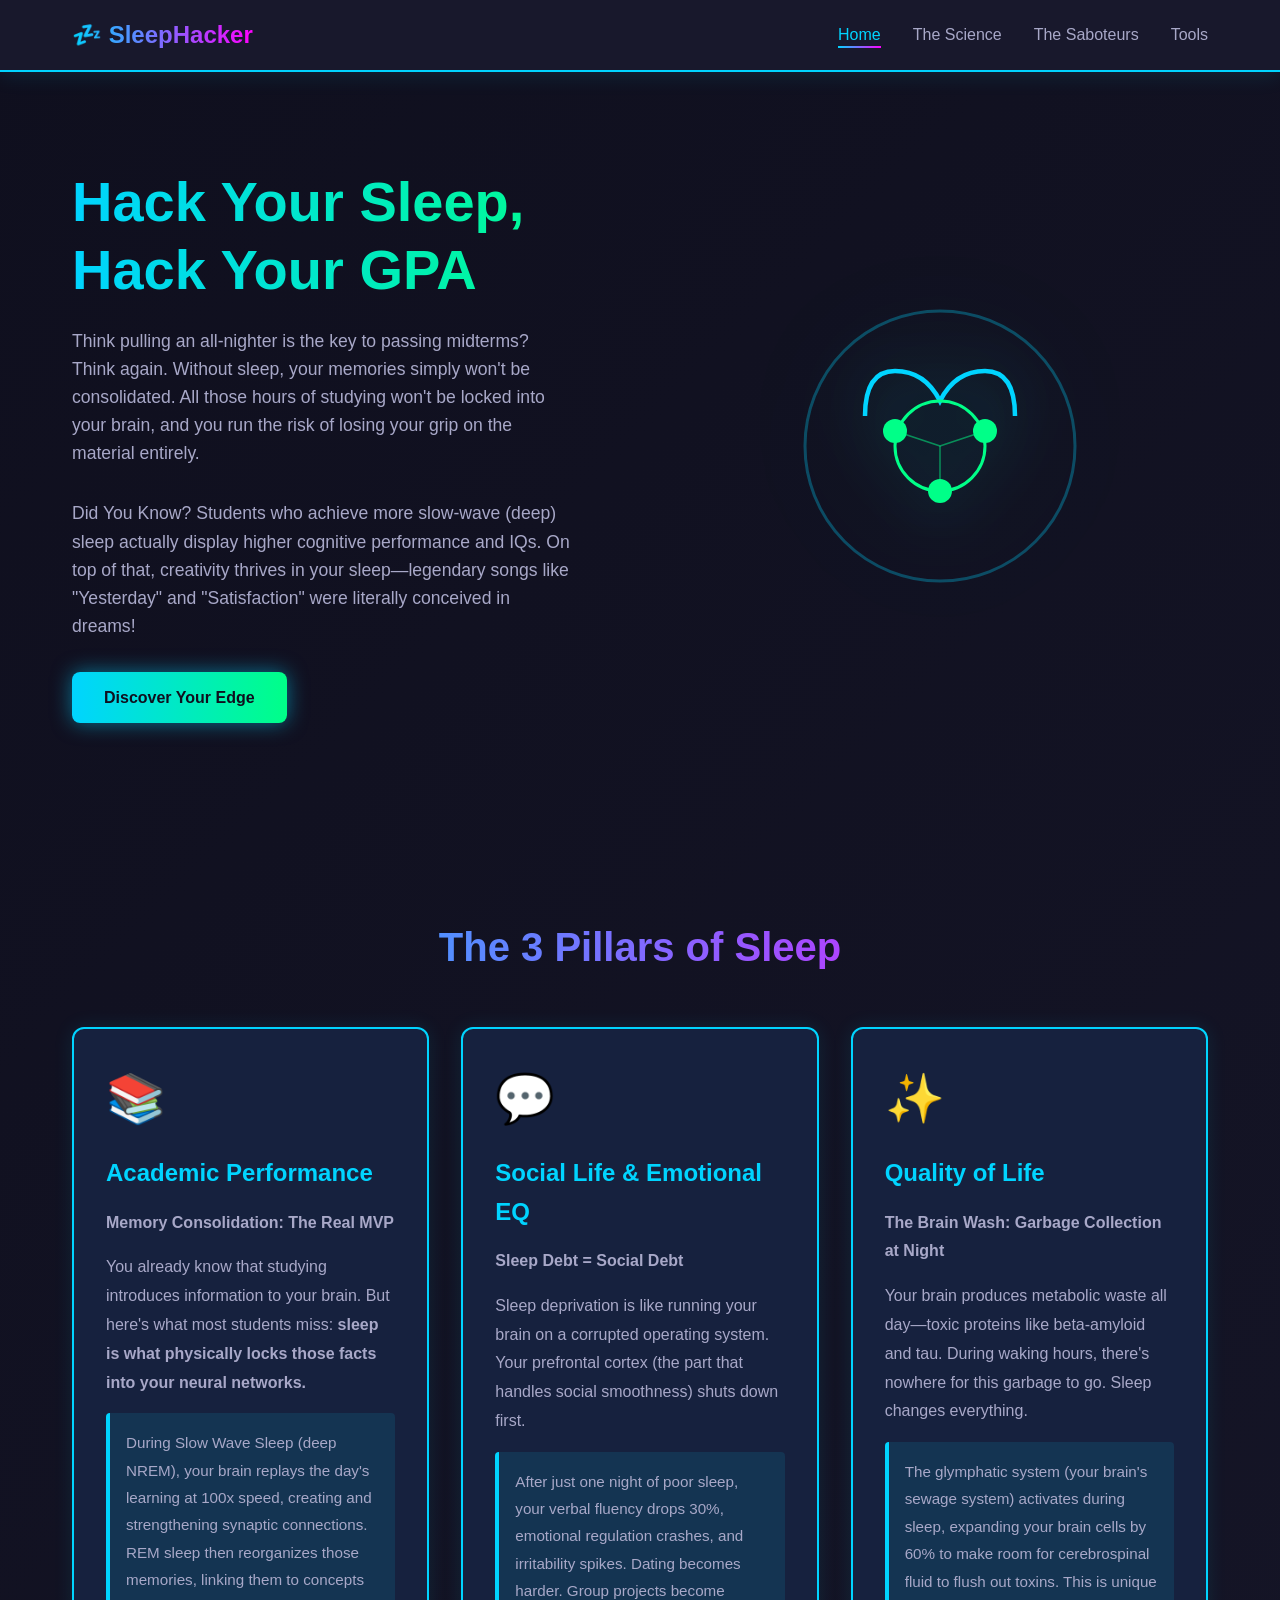
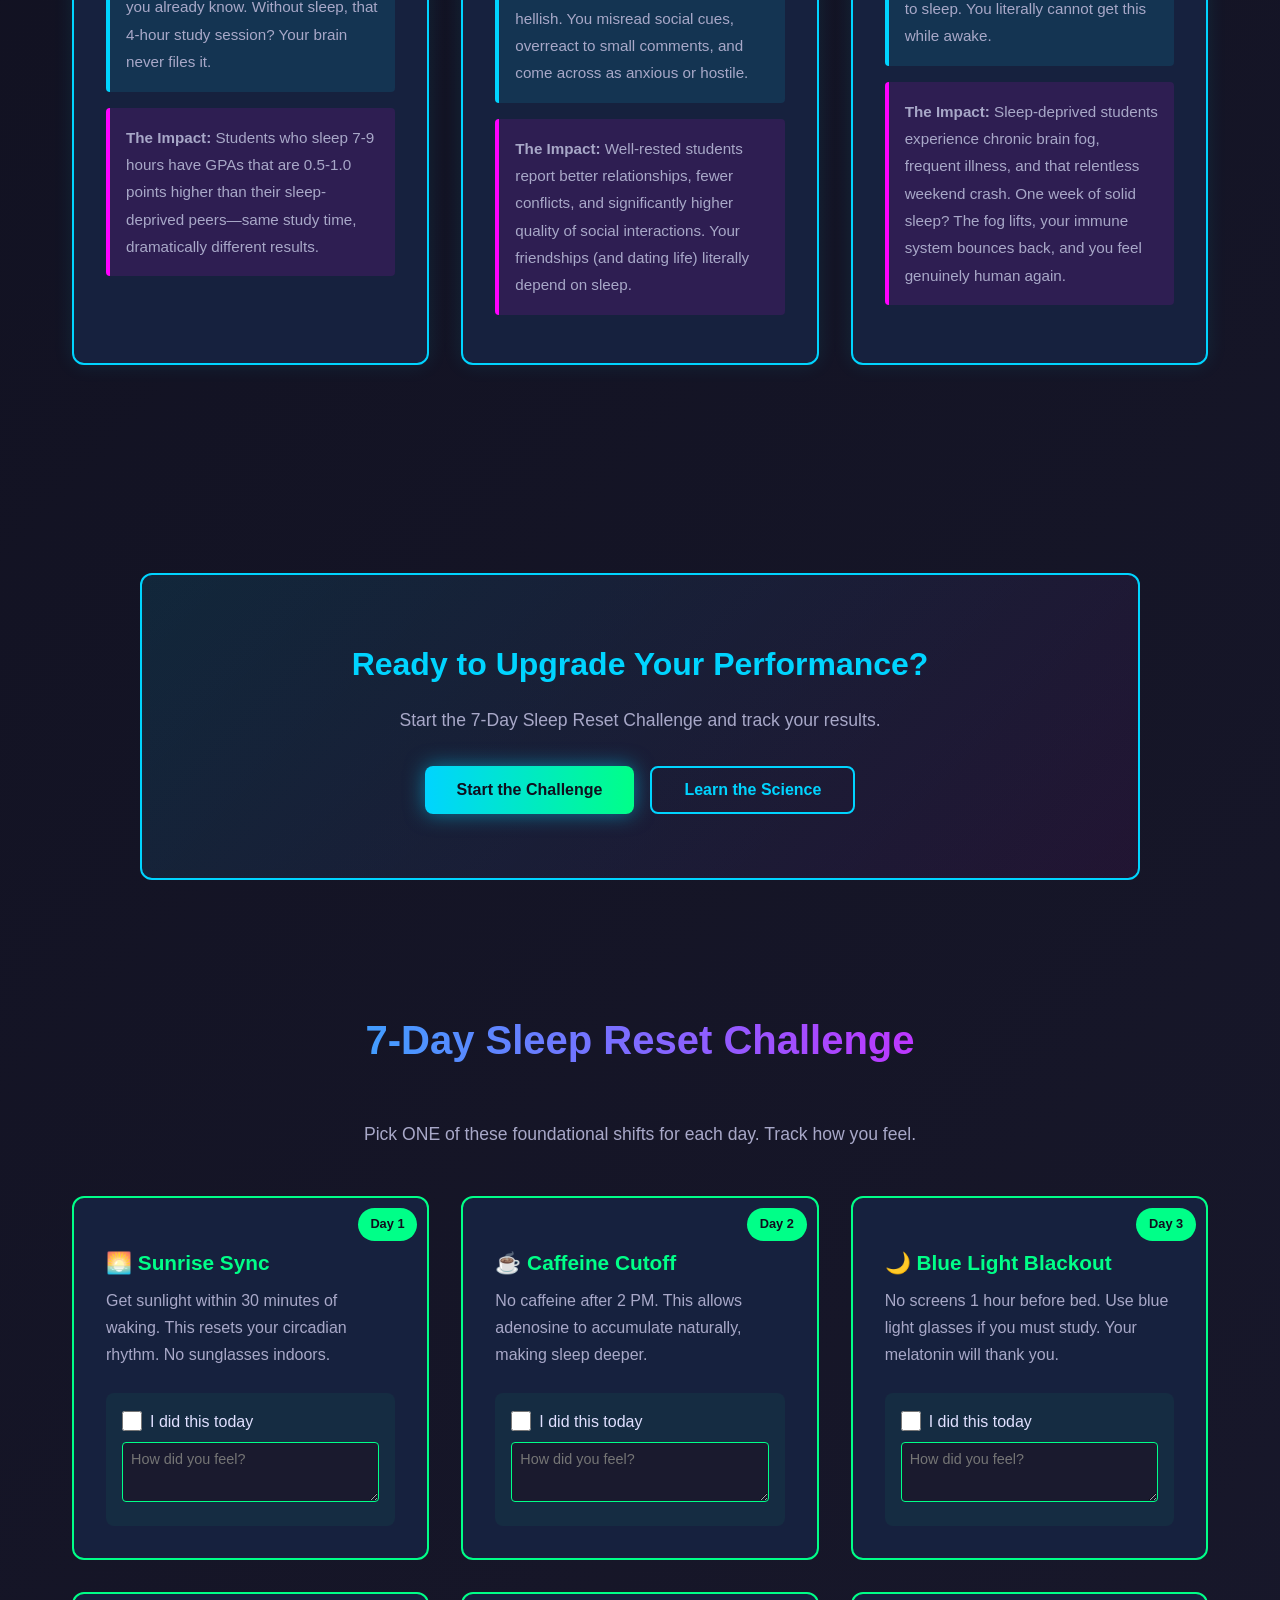
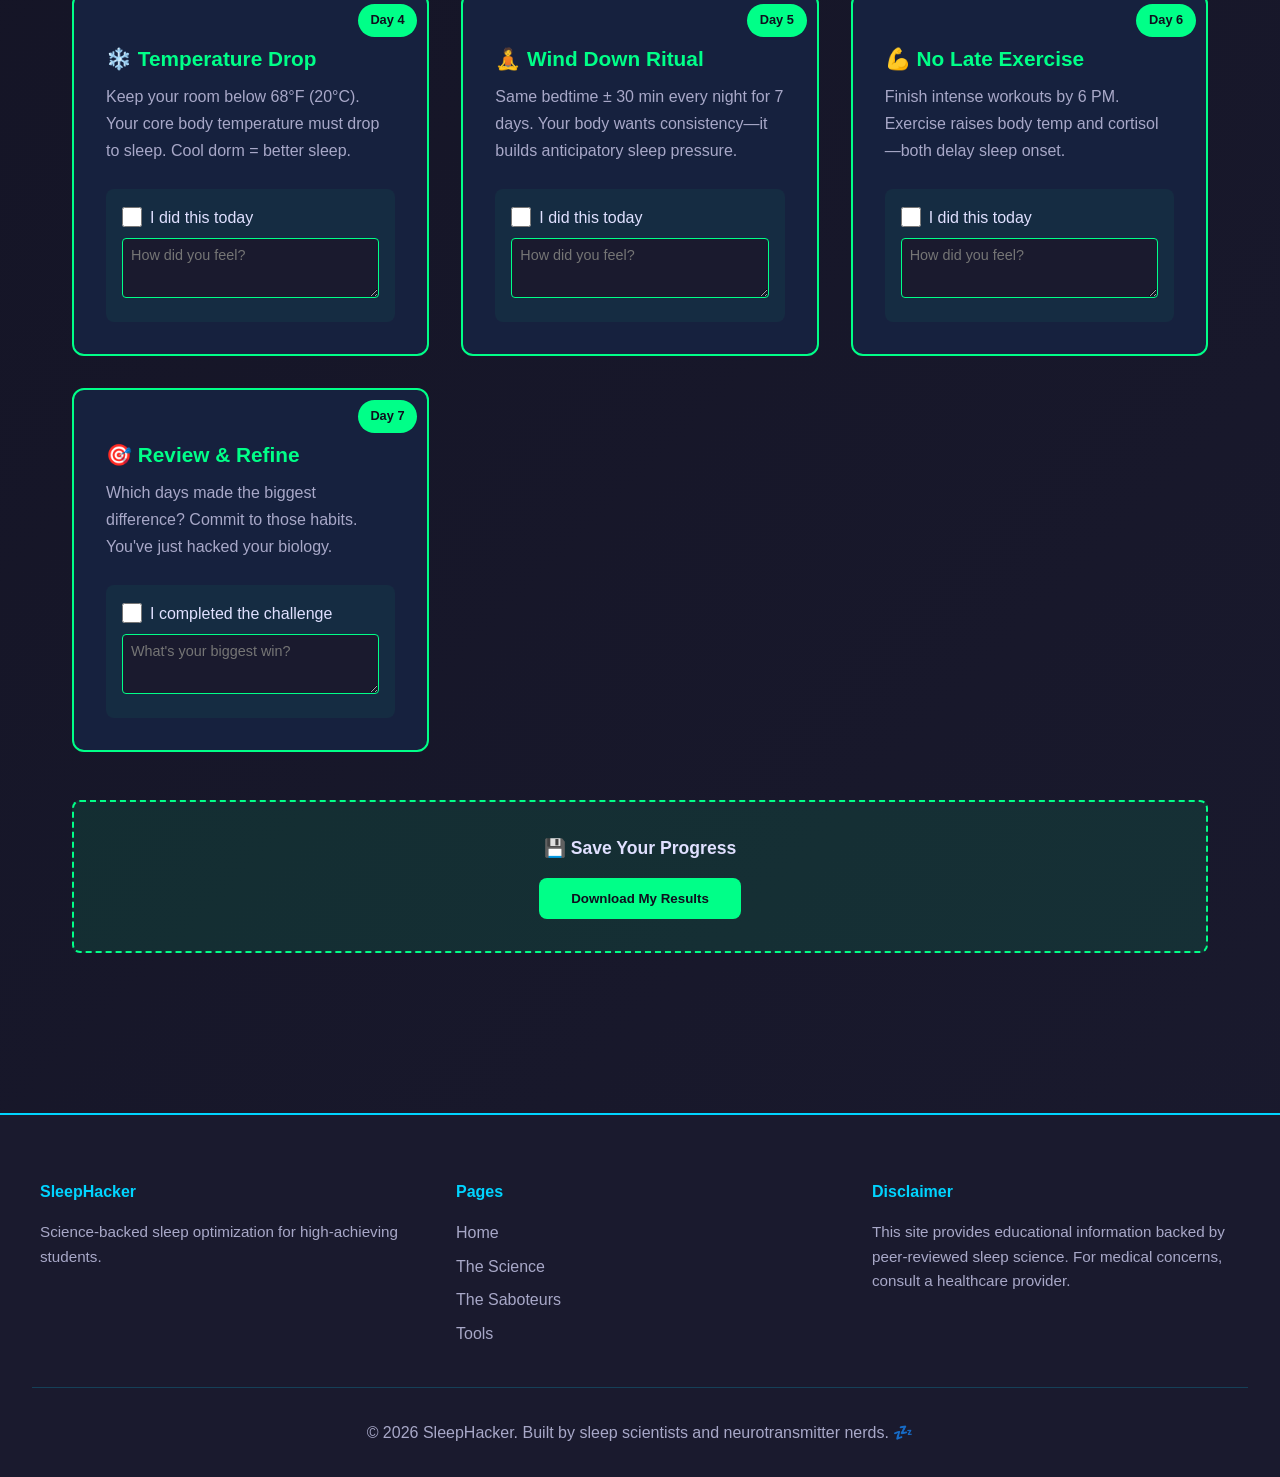
==== commit 24e29396: "Update website content with new science-backed sections from Sleep Hygiene presentation - Updated he" ====
--- a/index.html
+++ b/index.html
@@ -23,13 +23,18 @@
     <!-- Hero Section -->
     <section class="hero">
       <div class="hero-content">
-        <h1 class="hero-title">The Highest ROI on Your Time</h1>
-        <p class="hero-subtitle">
-          Better Grades. Less Stress. Better Social Life.
+        <h1 class="hero-title">Hack Your Sleep, Hack Your GPA</h1>
+        <p class="hero-description">
+          Think pulling an all-nighter is the key to passing midterms? Think
+          again. Without sleep, your memories simply won't be consolidated. All
+          those hours of studying won't be locked into your brain, and you run
+          the risk of losing your grip on the material entirely.
         </p>
         <p class="hero-description">
-          Stop pulling all-nighters that destroy your memory. Learn the actual
-          neurobiology of sleep to optimize your GPA and your mental health.
+          Did You Know? Students who achieve more slow-wave (deep) sleep
+          actually display higher cognitive performance and IQs. On top of that,
+          creativity thrives in your sleep—legendary songs like "Yesterday" and
+          "Satisfaction" were literally conceived in dreams!
         </p>
         <a href="#three-pillars" class="cta-button">Discover Your Edge</a>
       </div>
--- a/styles.css
+++ b/styles.css
@@ -894,6 +894,58 @@
   font-size: 0.95rem;
 }
 
+/* ==================== TOOLKIT STYLES ==================== */
+
+.toolkit-content {
+  display: grid;
+  gap: 2rem;
+}
+
+.toolkit-item {
+  background: var(--bg-card);
+  border: 2px solid var(--neon-cyan);
+  border-radius: 12px;
+  padding: 2rem;
+  transition: all 0.3s ease;
+}
+
+.toolkit-item:hover {
+  box-shadow: 0 0 20px rgba(0, 212, 255, 0.3);
+  transform: translateY(-2px);
+}
+
+.toolkit-item h3 {
+  color: var(--neon-cyan);
+  margin-bottom: 1rem;
+  font-size: 1.3rem;
+}
+
+.toolkit-item p {
+  color: var(--text-primary);
+  line-height: 1.6;
+}
+
+/* ==================== SABOTAGE STYLES ==================== */
+
+.sabotage-item {
+  background: rgba(255, 0, 255, 0.05);
+  border: 1px solid var(--neon-magenta);
+  border-radius: 8px;
+  padding: 1.5rem;
+  margin-bottom: 1.5rem;
+}
+
+.sabotage-item h3 {
+  color: var(--neon-magenta);
+  margin-bottom: 0.5rem;
+  font-size: 1.2rem;
+}
+
+.sabotage-item p {
+  color: var(--text-primary);
+  line-height: 1.5;
+}
+
 /* ==================== QUIZ STYLES ==================== */
 
 .quiz-container {
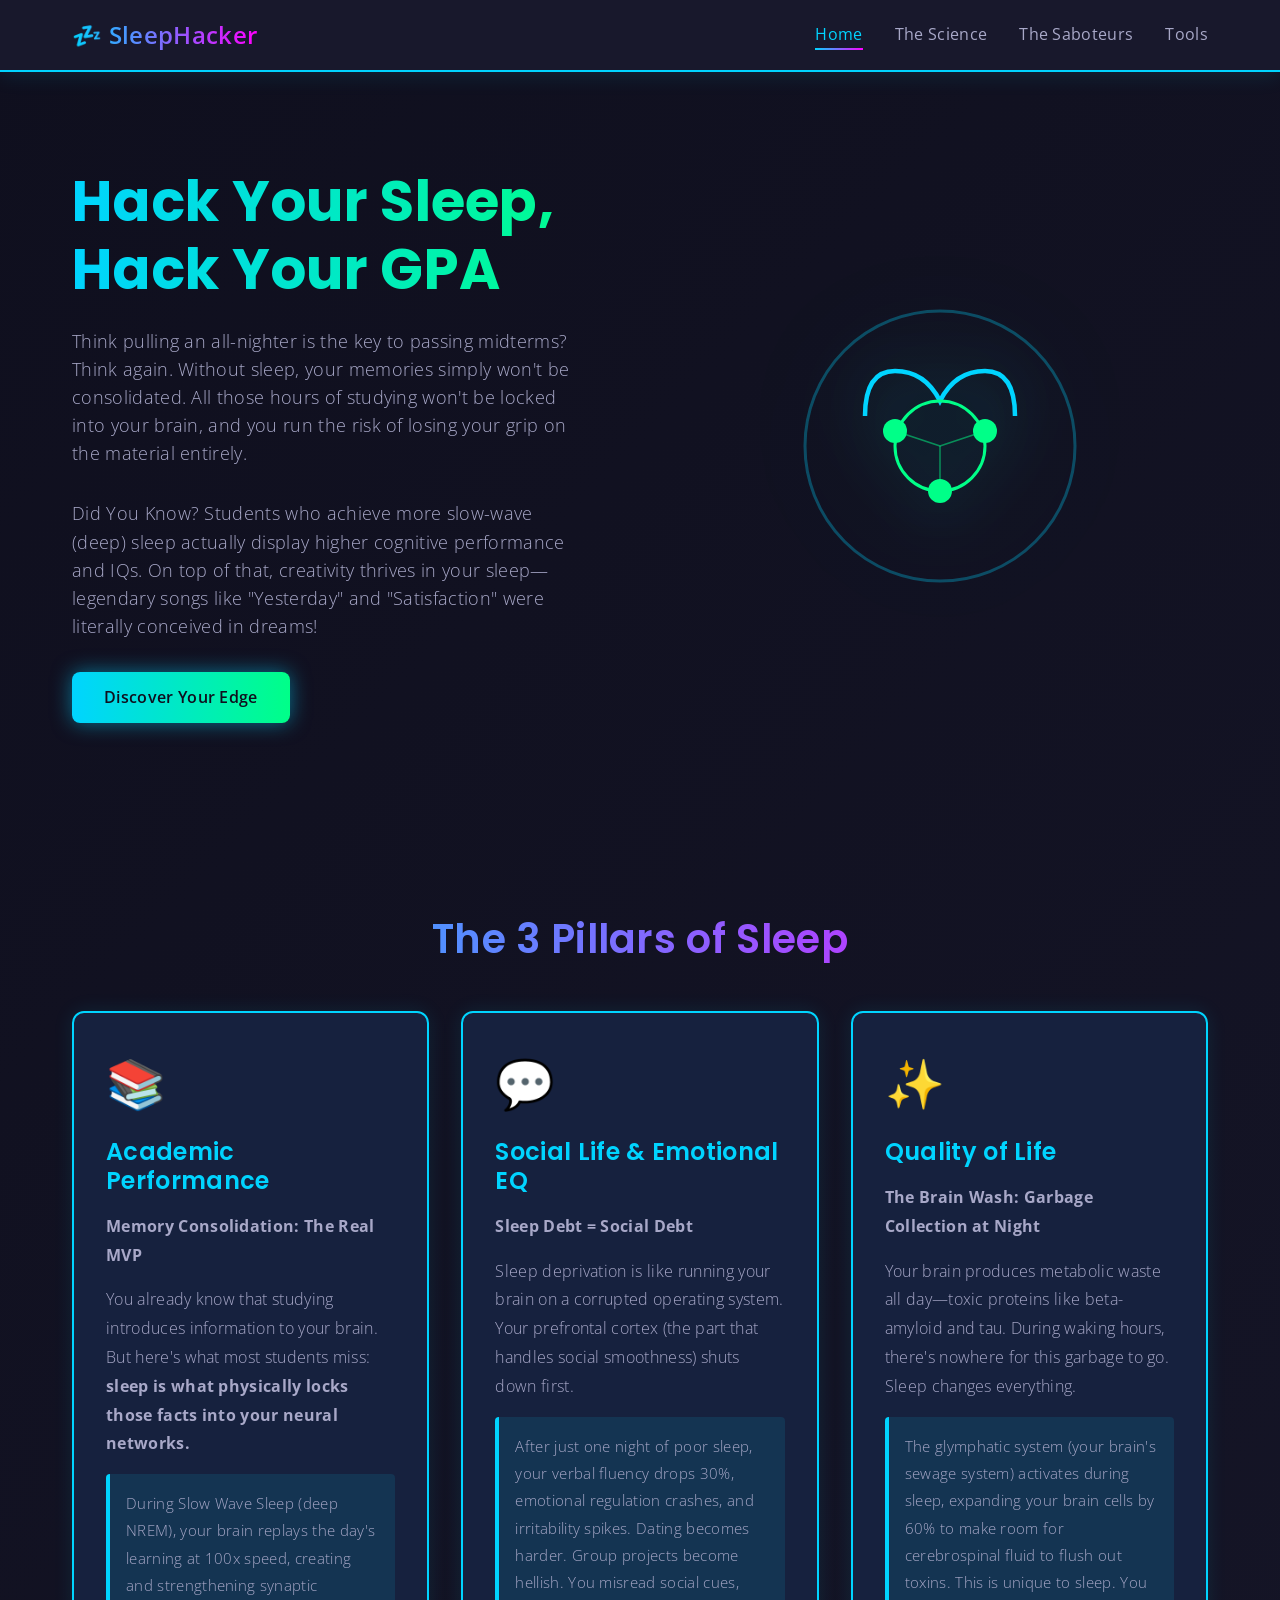
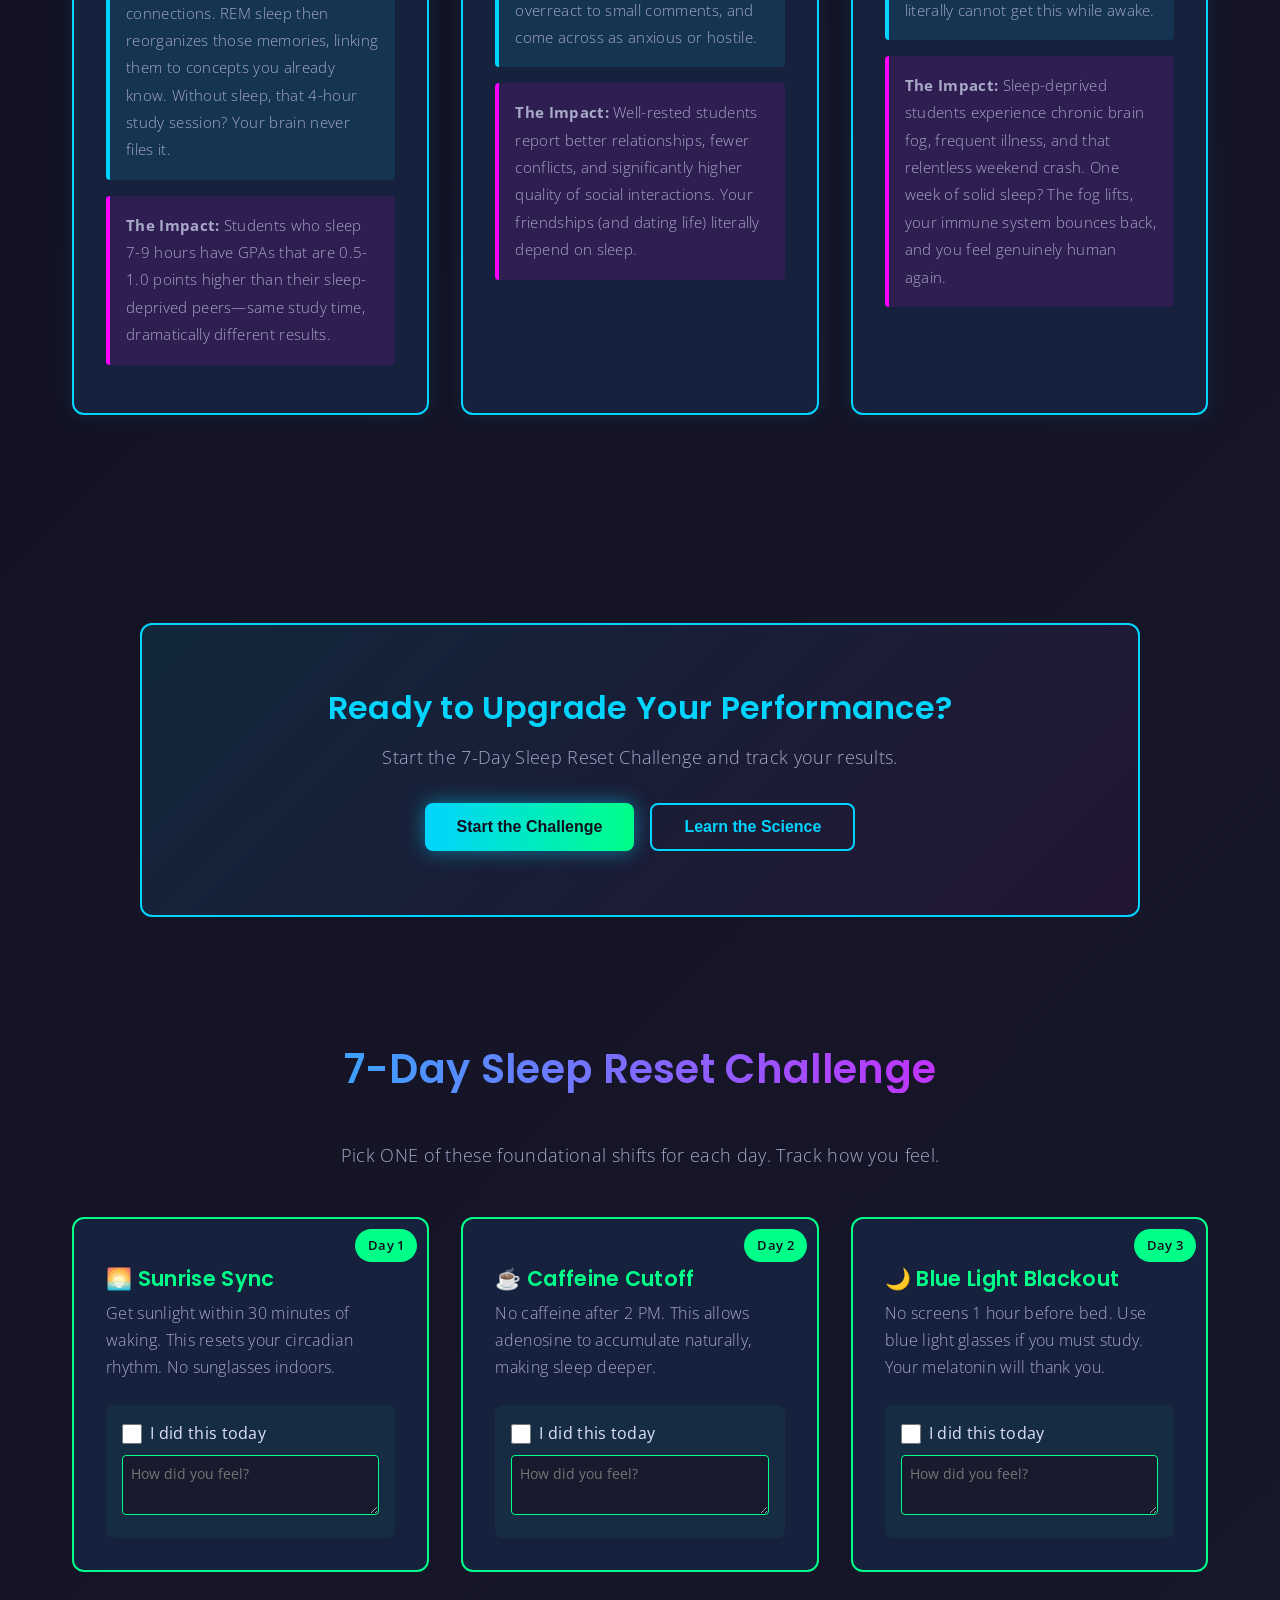
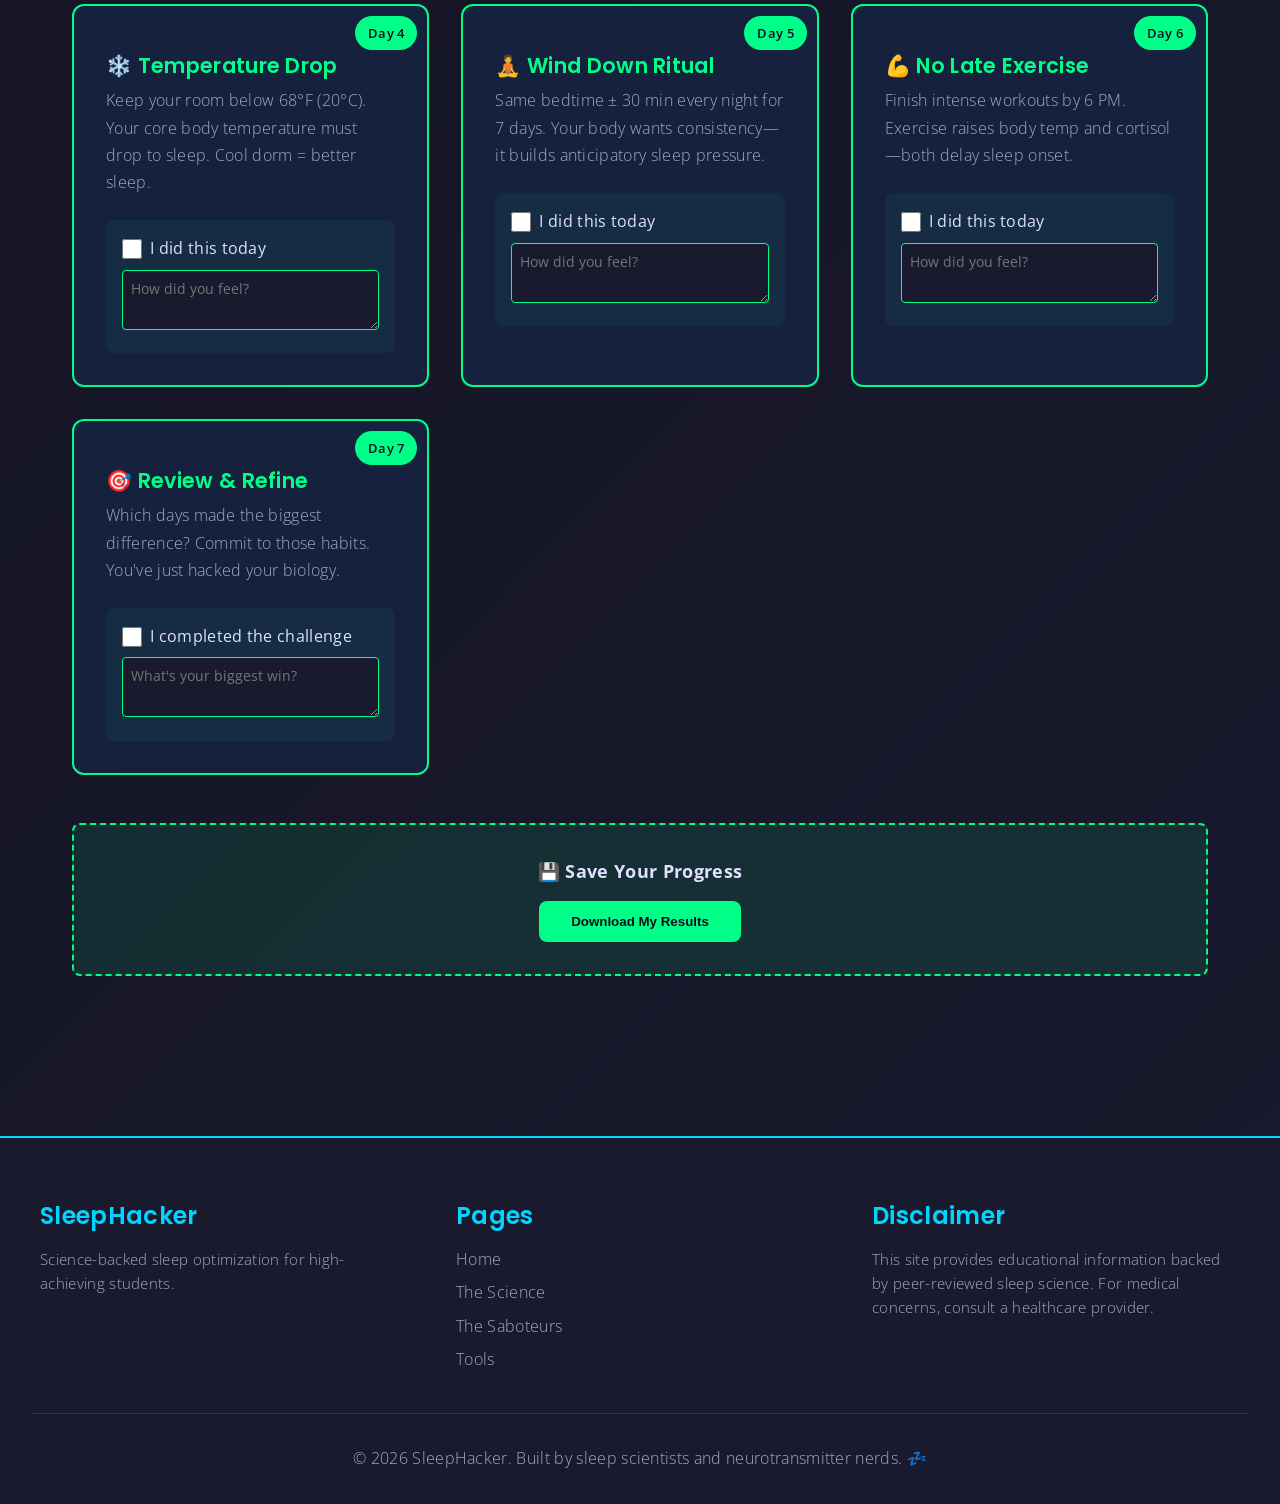
==== commit 32ddc2c5: "Implement Silicon Valley typography style with Poppins and Open Sans - Added Google Fonts: Poppins f" ====
--- a/index.html
+++ b/index.html
@@ -4,6 +4,12 @@
     <meta charset="UTF-8" />
     <meta name="viewport" content="width=device-width, initial-scale=1.0" />
     <title>Sleep Hacker - The Ultimate College Cheat Code</title>
+    <link rel="preconnect" href="https://fonts.googleapis.com" />
+    <link rel="preconnect" href="https://fonts.gstatic.com" crossorigin />
+    <link
+      href="https://fonts.googleapis.com/css2?family=Open+Sans:wght@300;400&family=Poppins:wght@400;600;700&display=swap"
+      rel="stylesheet"
+    />
     <link rel="stylesheet" href="styles.css" />
   </head>
   <body>
--- a/styles.css
+++ b/styles.css
@@ -20,10 +20,12 @@
   --accent-blue: #4a6fa5;
 
   /* Fonts */
-  --font-main: "Segoe UI", Tahoma, Geneva, Verdana, sans-serif;
+  --font-main: "Open Sans", sans-serif;
+  --font-headers: "Poppins", sans-serif;
   --font-weight-light: 300;
   --font-weight-regular: 400;
   --font-weight-bold: 600;
+  --font-weight-extra-bold: 700;
 }
 
 html {
@@ -34,9 +36,53 @@
   background: linear-gradient(135deg, var(--bg-dark) 0%, var(--bg-darker) 100%);
   color: var(--text-primary);
   font-family: var(--font-main);
-  font-weight: var(--font-weight-regular);
+  font-weight: var(--font-weight-light);
   line-height: 1.6;
+  letter-spacing: 0.02em;
   min-height: 100vh;
+}
+
+/* Typography */
+h1,
+h2,
+h3,
+h4,
+h5,
+h6 {
+  font-family: var(--font-headers);
+  font-weight: var(--font-weight-bold);
+  line-height: 1.2;
+  margin-bottom: 1rem;
+}
+
+h1 {
+  font-size: 3rem;
+  font-weight: var(--font-weight-extra-bold);
+}
+
+h2 {
+  font-size: 2.25rem;
+  font-weight: var(--font-weight-bold);
+}
+
+h3 {
+  font-size: 1.75rem;
+  font-weight: var(--font-weight-bold);
+}
+
+h4 {
+  font-size: 1.5rem;
+  font-weight: var(--font-weight-bold);
+}
+
+h5 {
+  font-size: 1.25rem;
+  font-weight: var(--font-weight-bold);
+}
+
+h6 {
+  font-size: 1.1rem;
+  font-weight: var(--font-weight-bold);
 }
 
 /* ==================== NAVIGATION ==================== */
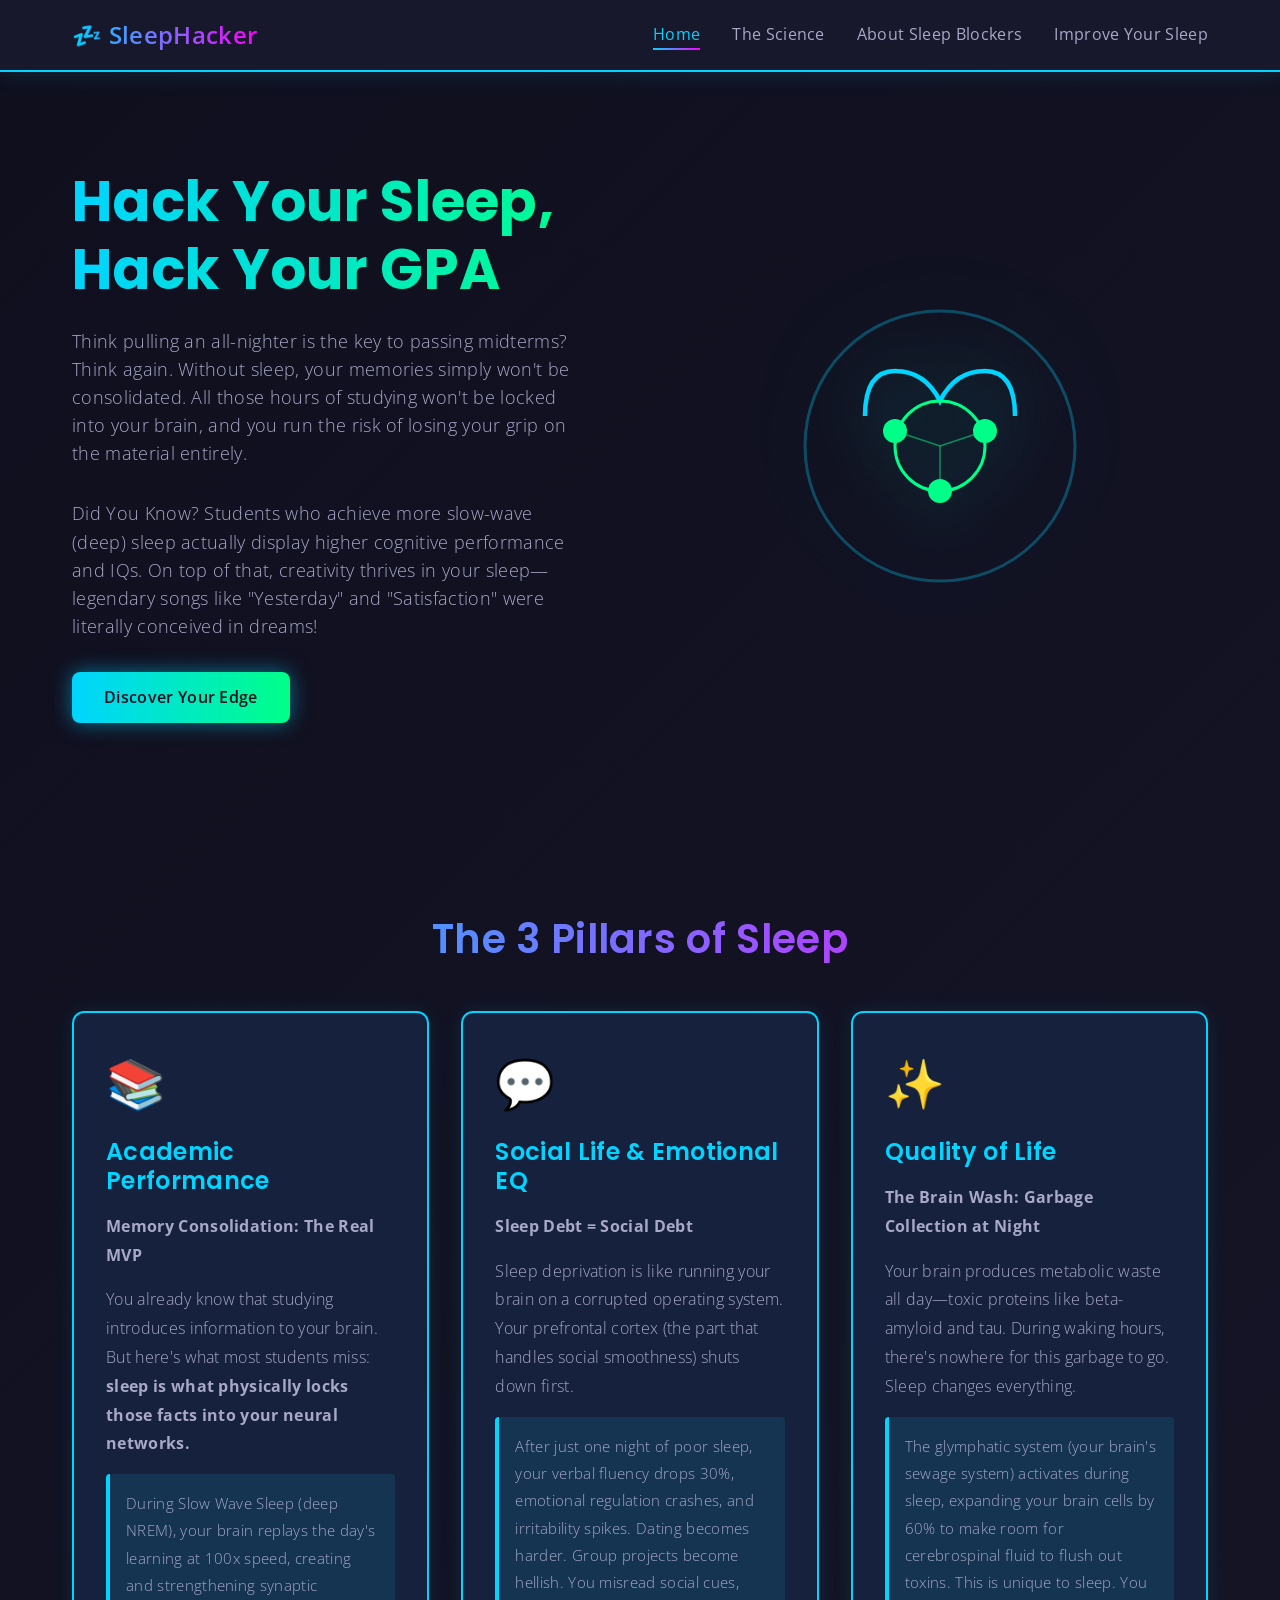
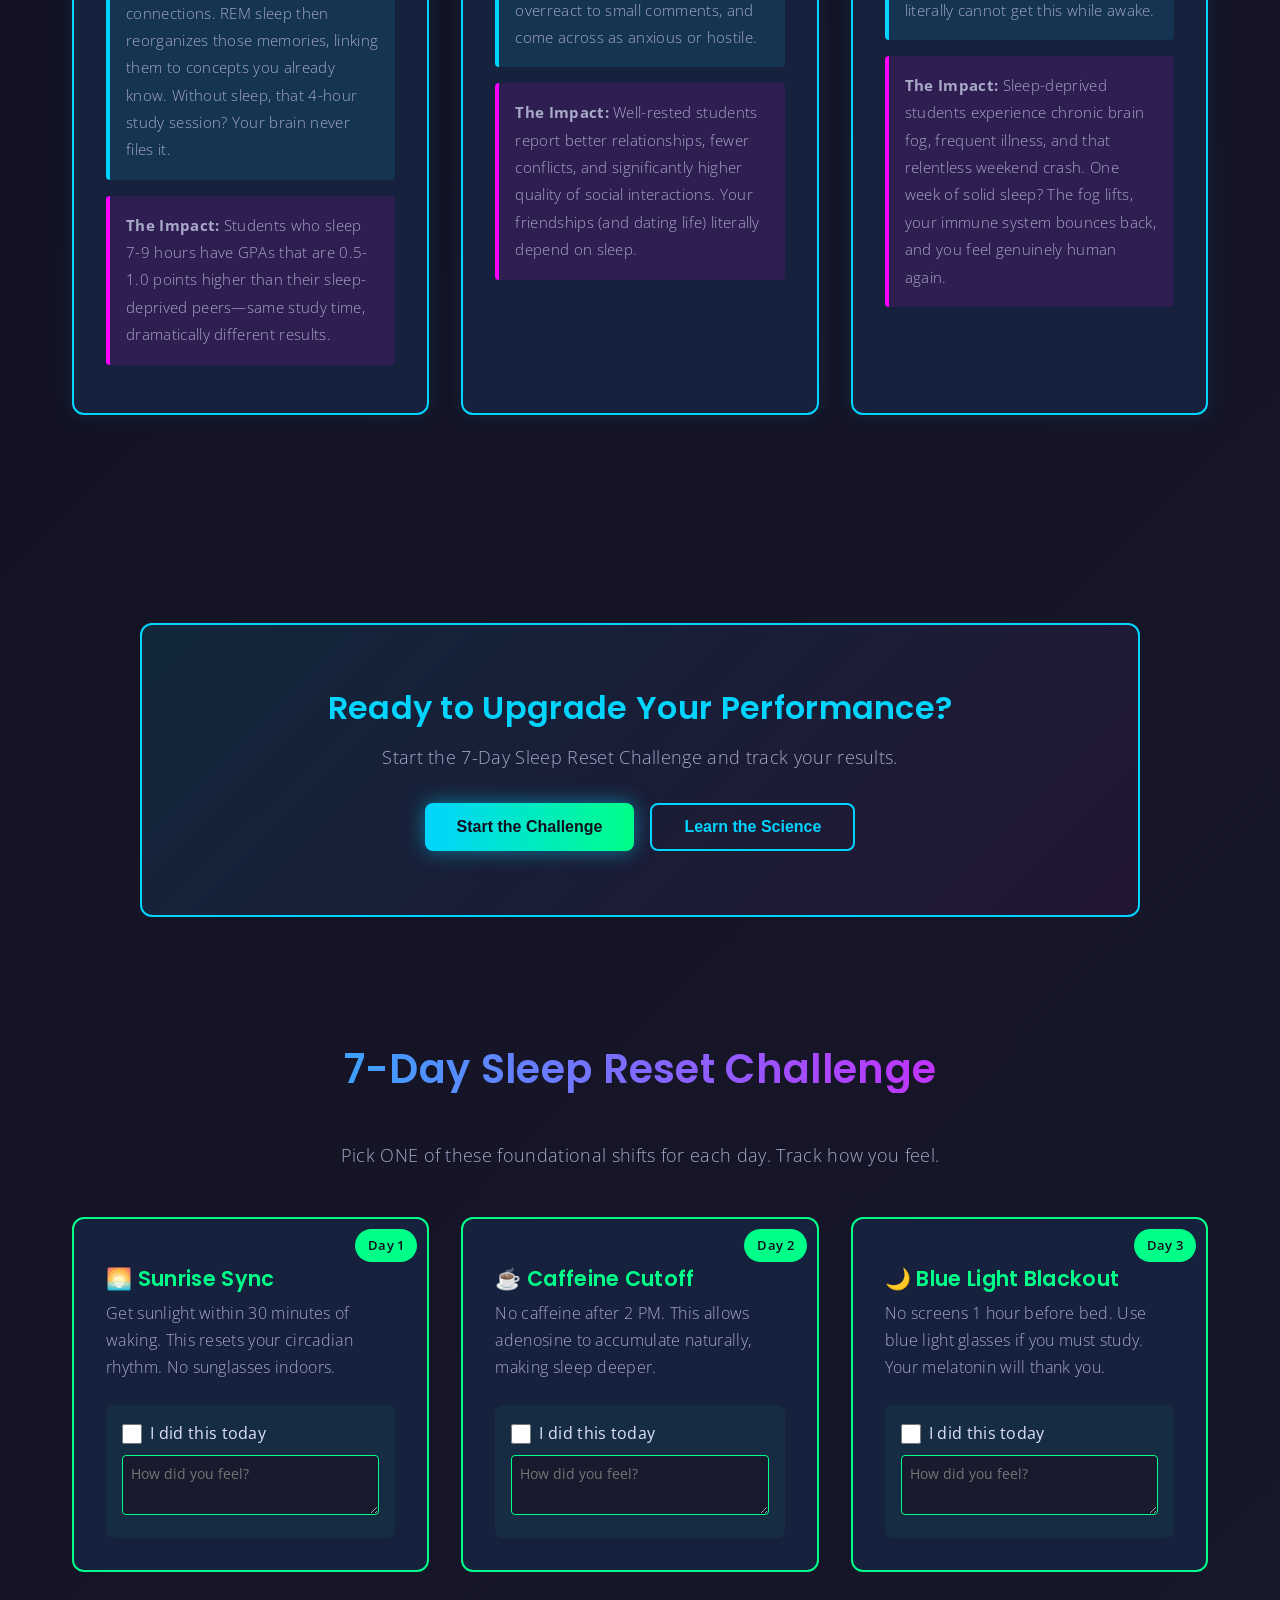
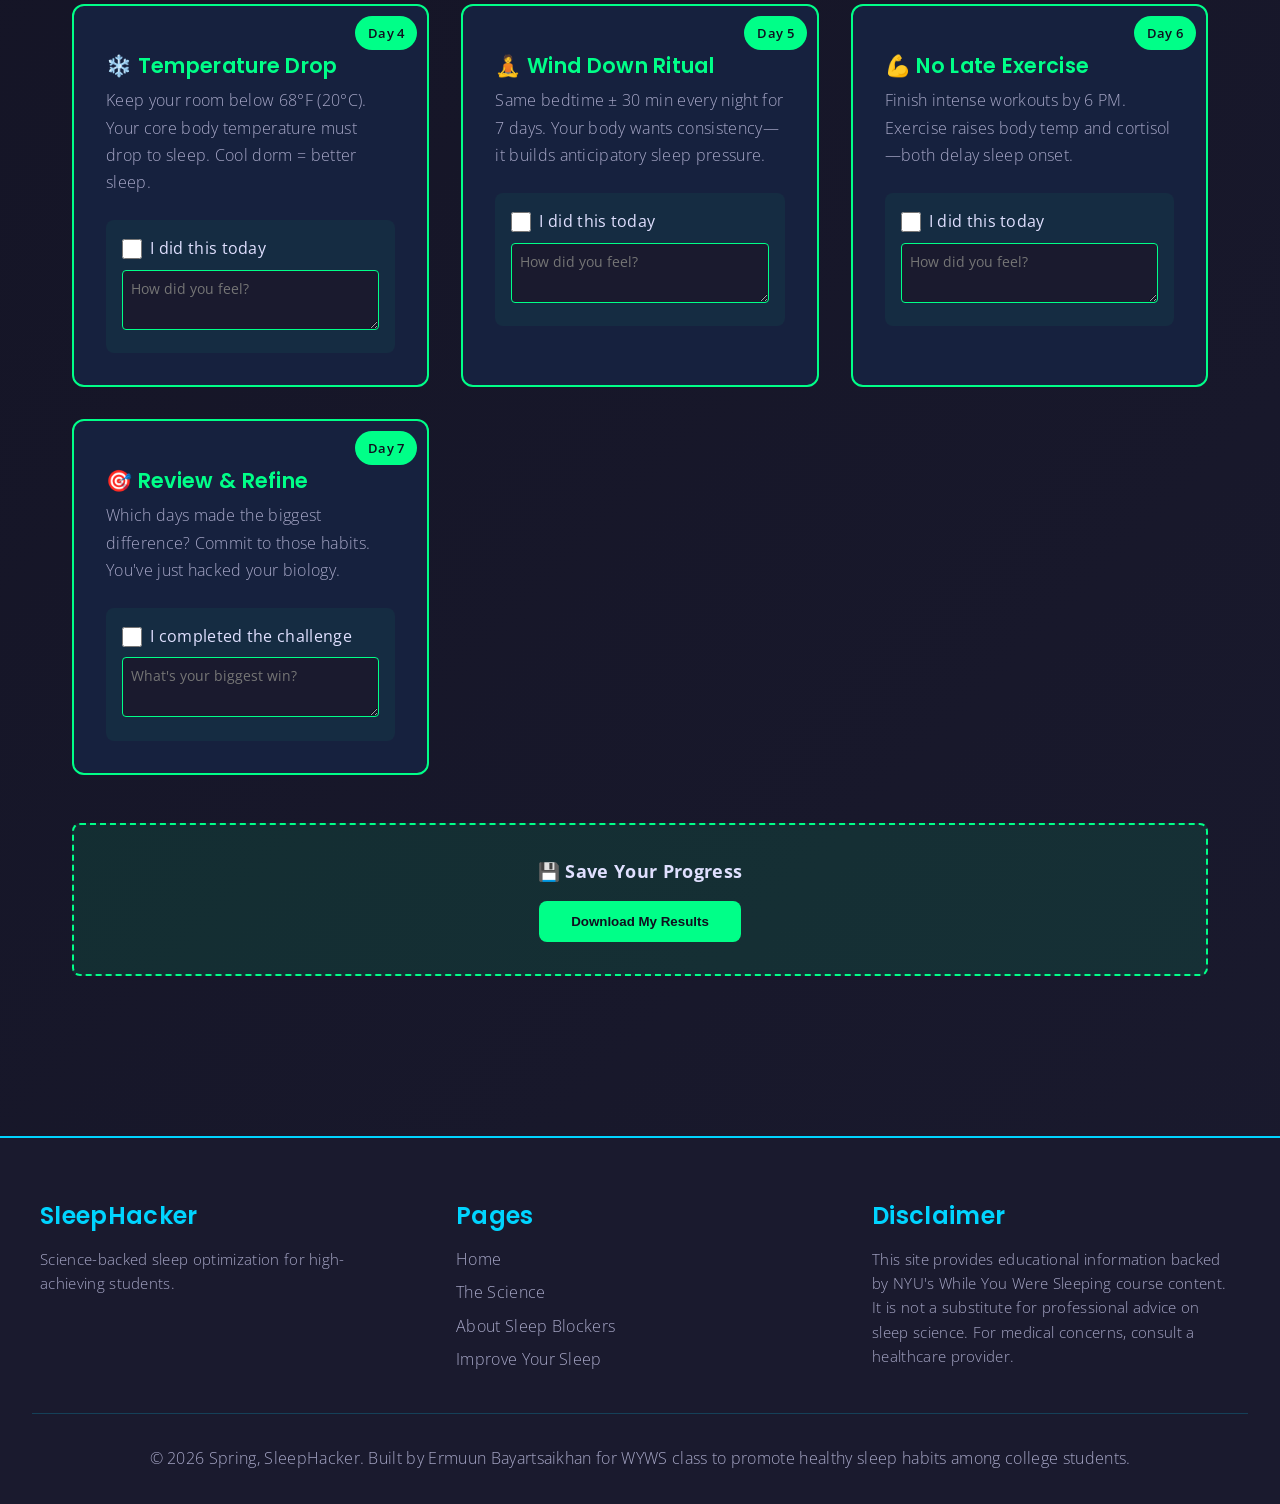
==== commit f7eed8b6: "little fixes" ====
--- a/index.html
+++ b/index.html
@@ -20,8 +20,8 @@
         <ul class="nav-links">
           <li><a href="index.html" class="active">Home</a></li>
           <li><a href="science.html">The Science</a></li>
-          <li><a href="saboteurs.html">The Saboteurs</a></li>
-          <li><a href="tools.html">Tools</a></li>
+          <li><a href="saboteurs.html">About Sleep Blockers</a></li>
+          <li><a href="tools.html">Improve Your Sleep</a></li>
         </ul>
       </div>
     </nav>
@@ -372,22 +372,24 @@
           <ul>
             <li><a href="index.html">Home</a></li>
             <li><a href="science.html">The Science</a></li>
-            <li><a href="saboteurs.html">The Saboteurs</a></li>
-            <li><a href="tools.html">Tools</a></li>
+            <li><a href="saboteurs.html">About Sleep Blockers</a></li>
+            <li><a href="tools.html">Improve Your Sleep</a></li>
           </ul>
         </div>
         <div class="footer-section">
           <h4>Disclaimer</h4>
           <p>
-            This site provides educational information backed by peer-reviewed
-            sleep science. For medical concerns, consult a healthcare provider.
+            This site provides educational information backed by NYU's While You
+            Were Sleeping course content. It is not a substitute for
+            professional advice on sleep science. For medical concerns, consult
+            a healthcare provider.
           </p>
         </div>
       </div>
       <div class="footer-bottom">
         <p>
-          &copy; 2026 SleepHacker. Built by sleep scientists and
-          neurotransmitter nerds. 💤
+          &copy; 2026 Spring, SleepHacker. Built by Ermuun Bayartsaikhan for
+          WYWS class to promote healthy sleep habits among college students.
         </p>
       </div>
     </footer>
--- a/styles.css
+++ b/styles.css
@@ -971,6 +971,190 @@
   line-height: 1.6;
 }
 
+/* ==================== SLEEP LOG STYLES ==================== */
+
+.sleep-log-section {
+  padding-bottom: 0;
+}
+
+.sleep-log-grid-wrapper {
+  overflow-x: auto;
+  margin: 0 auto 1.5rem;
+  padding-bottom: 0.5rem;
+}
+
+.sleep-log-labels,
+.sleep-log-grid {
+  display: grid;
+  grid-template-columns: repeat(48, minmax(28px, 1fr));
+  gap: 6px;
+}
+
+.sleep-log-labels {
+  margin-bottom: 0.75rem;
+}
+
+.sleep-log-labels span {
+  color: var(--text-secondary);
+  font-size: 0.75rem;
+  text-align: center;
+}
+
+.sleep-log-grid {
+  min-width: 1248px;
+  padding: 1rem;
+  border: 1px solid rgba(0, 212, 255, 0.18);
+  border-radius: 18px;
+  background: rgba(255, 255, 255, 0.03);
+}
+
+.slot {
+  position: relative;
+  min-height: 56px;
+  border: 1px solid rgba(255, 255, 255, 0.08);
+  background: rgba(255, 255, 255, 0.03);
+  border-radius: 12px;
+  cursor: pointer;
+  transition:
+    transform 0.15s ease,
+    background 0.2s ease,
+    border-color 0.2s ease;
+}
+
+.slot:hover {
+  transform: translateY(-1px);
+  border-color: rgba(0, 212, 255, 0.35);
+}
+
+.slot-sleep {
+  background: linear-gradient(180deg, #7b3eff 0%, #9d4edd 100%);
+  box-shadow: 0 0 18px rgba(157, 78, 237, 0.35);
+  border-color: rgba(157, 78, 237, 0.5);
+}
+
+.slot-tag {
+  position: absolute;
+  bottom: 6px;
+  right: 6px;
+  width: 24px;
+  height: 24px;
+  border-radius: 999px;
+  display: none;
+  align-items: center;
+  justify-content: center;
+  color: #111;
+  font-size: 0.85rem;
+  font-weight: 700;
+}
+
+.tag-dock {
+  display: flex;
+  flex-wrap: wrap;
+  gap: 1rem;
+  margin: 1rem 0 1.5rem;
+}
+
+.tag-chip {
+  background: rgba(255, 255, 255, 0.05);
+  border: 1px solid rgba(0, 212, 255, 0.2);
+  border-radius: 999px;
+  color: var(--text-primary);
+  padding: 0.85rem 1rem;
+  cursor: pointer;
+  transition: all 0.25s ease;
+  display: inline-flex;
+  align-items: center;
+  gap: 0.5rem;
+  user-select: none;
+}
+
+.tag-chip:hover,
+.tag-chip.selected {
+  background: rgba(0, 212, 255, 0.16);
+  border-color: #00d4ff;
+  box-shadow: 0 0 18px rgba(0, 212, 255, 0.2);
+}
+
+.sleep-log-controls {
+  display: flex;
+  flex-wrap: wrap;
+  justify-content: space-between;
+  gap: 1rem;
+  align-items: center;
+  margin-bottom: 1rem;
+}
+
+.button-row {
+  display: flex;
+  flex-wrap: wrap;
+  gap: 0.75rem;
+}
+
+.sleep-log-instructions {
+  color: var(--text-secondary);
+  max-width: 620px;
+}
+
+.sleep-log-summary,
+.sleep-history {
+  background: var(--bg-card);
+  border: 1px solid rgba(0, 212, 255, 0.12);
+  border-radius: 18px;
+  padding: 1.5rem;
+  margin-bottom: 1.5rem;
+}
+
+.sleep-log-summary h3,
+.sleep-history h3 {
+  margin-bottom: 1rem;
+  color: var(--neon-cyan);
+}
+
+.history-list {
+  display: grid;
+  gap: 0.85rem;
+}
+
+.history-item {
+  padding: 1rem;
+  background: rgba(255, 255, 255, 0.02);
+  border: 1px solid rgba(255, 255, 255, 0.06);
+  border-radius: 14px;
+}
+
+.history-item strong {
+  display: block;
+  margin-bottom: 0.35rem;
+  color: var(--text-primary);
+}
+
+.history-item p {
+  color: var(--text-secondary);
+  font-size: 0.95rem;
+}
+
+@media (max-width: 900px) {
+  .sleep-log-grid,
+  .sleep-log-labels {
+    min-width: 1080px;
+  }
+}
+
+@media (max-width: 700px) {
+  .sleep-log-grid,
+  .sleep-log-labels {
+    min-width: 960px;
+  }
+
+  .sleep-log-grid-wrapper {
+    padding-bottom: 0.25rem;
+  }
+
+  .slot {
+    min-height: 48px;
+  }
+}
+
 /* ==================== SABOTAGE STYLES ==================== */
 
 .sabotage-item {
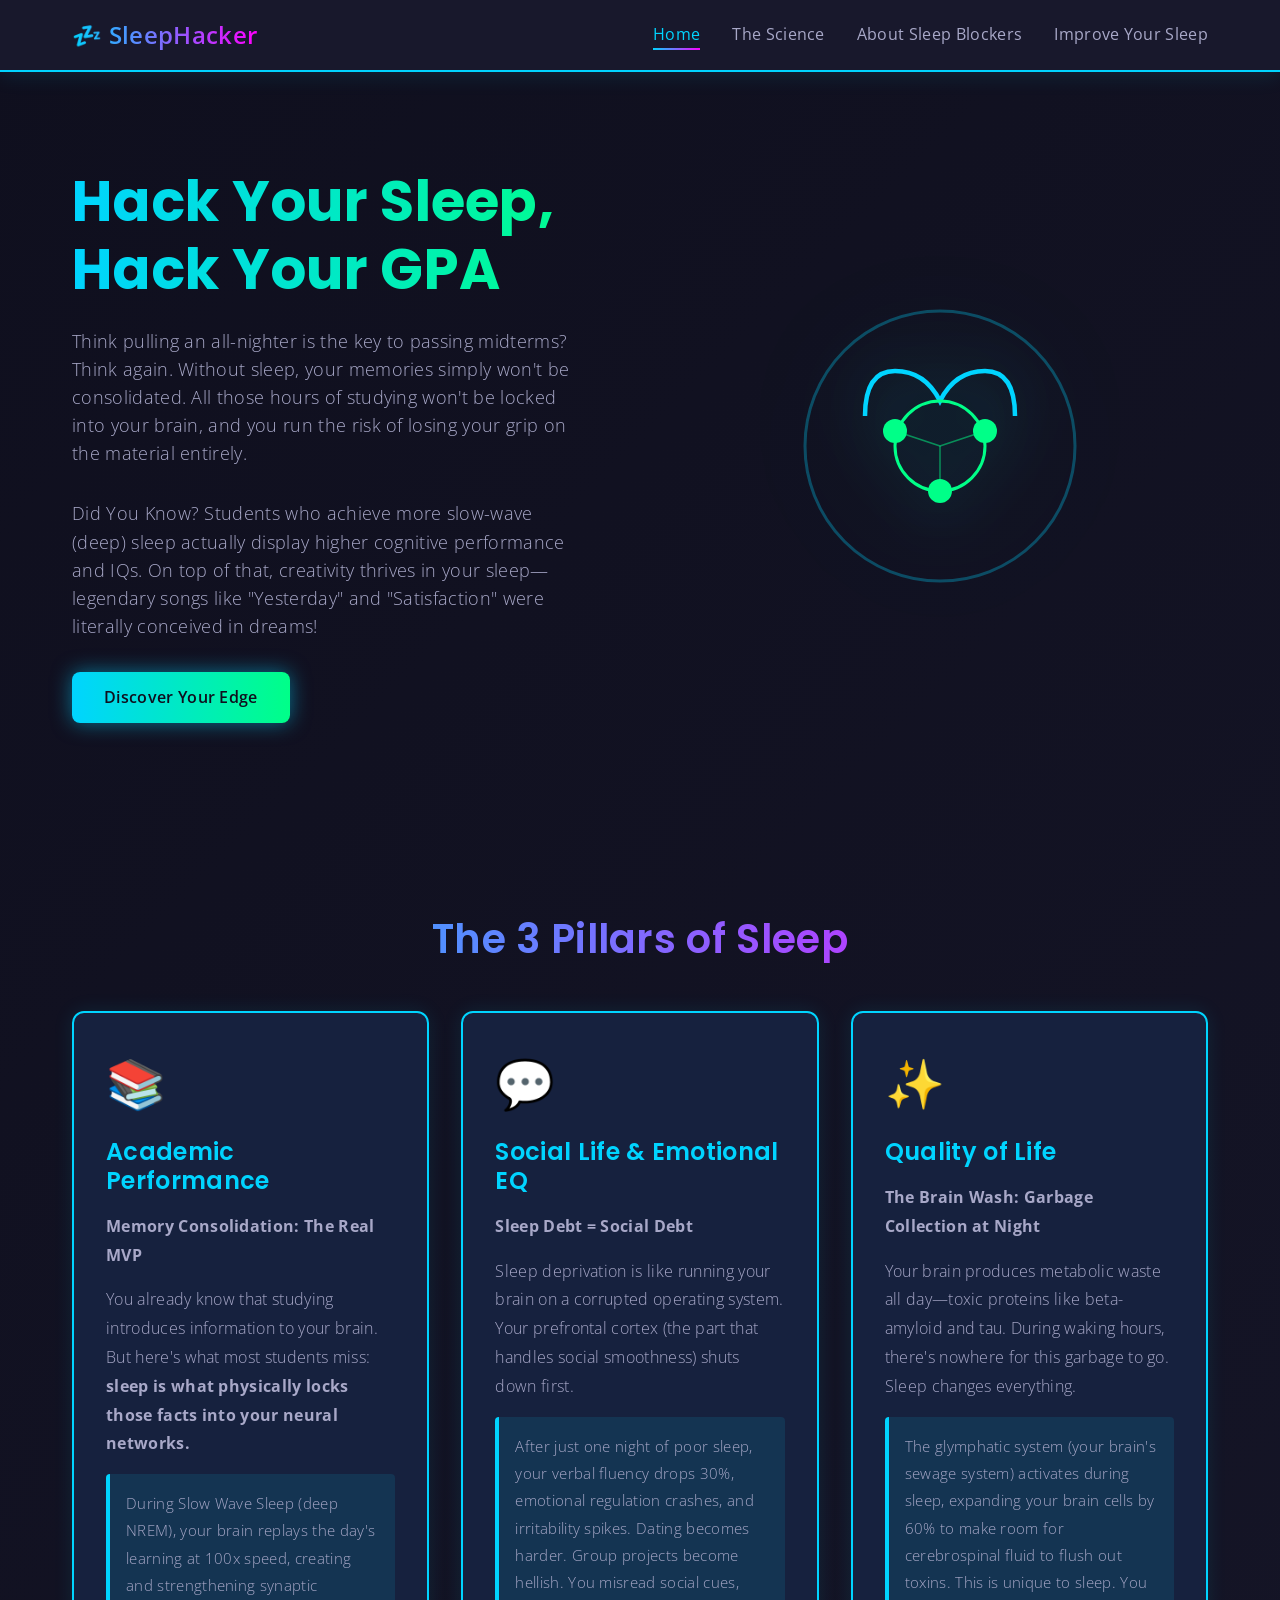
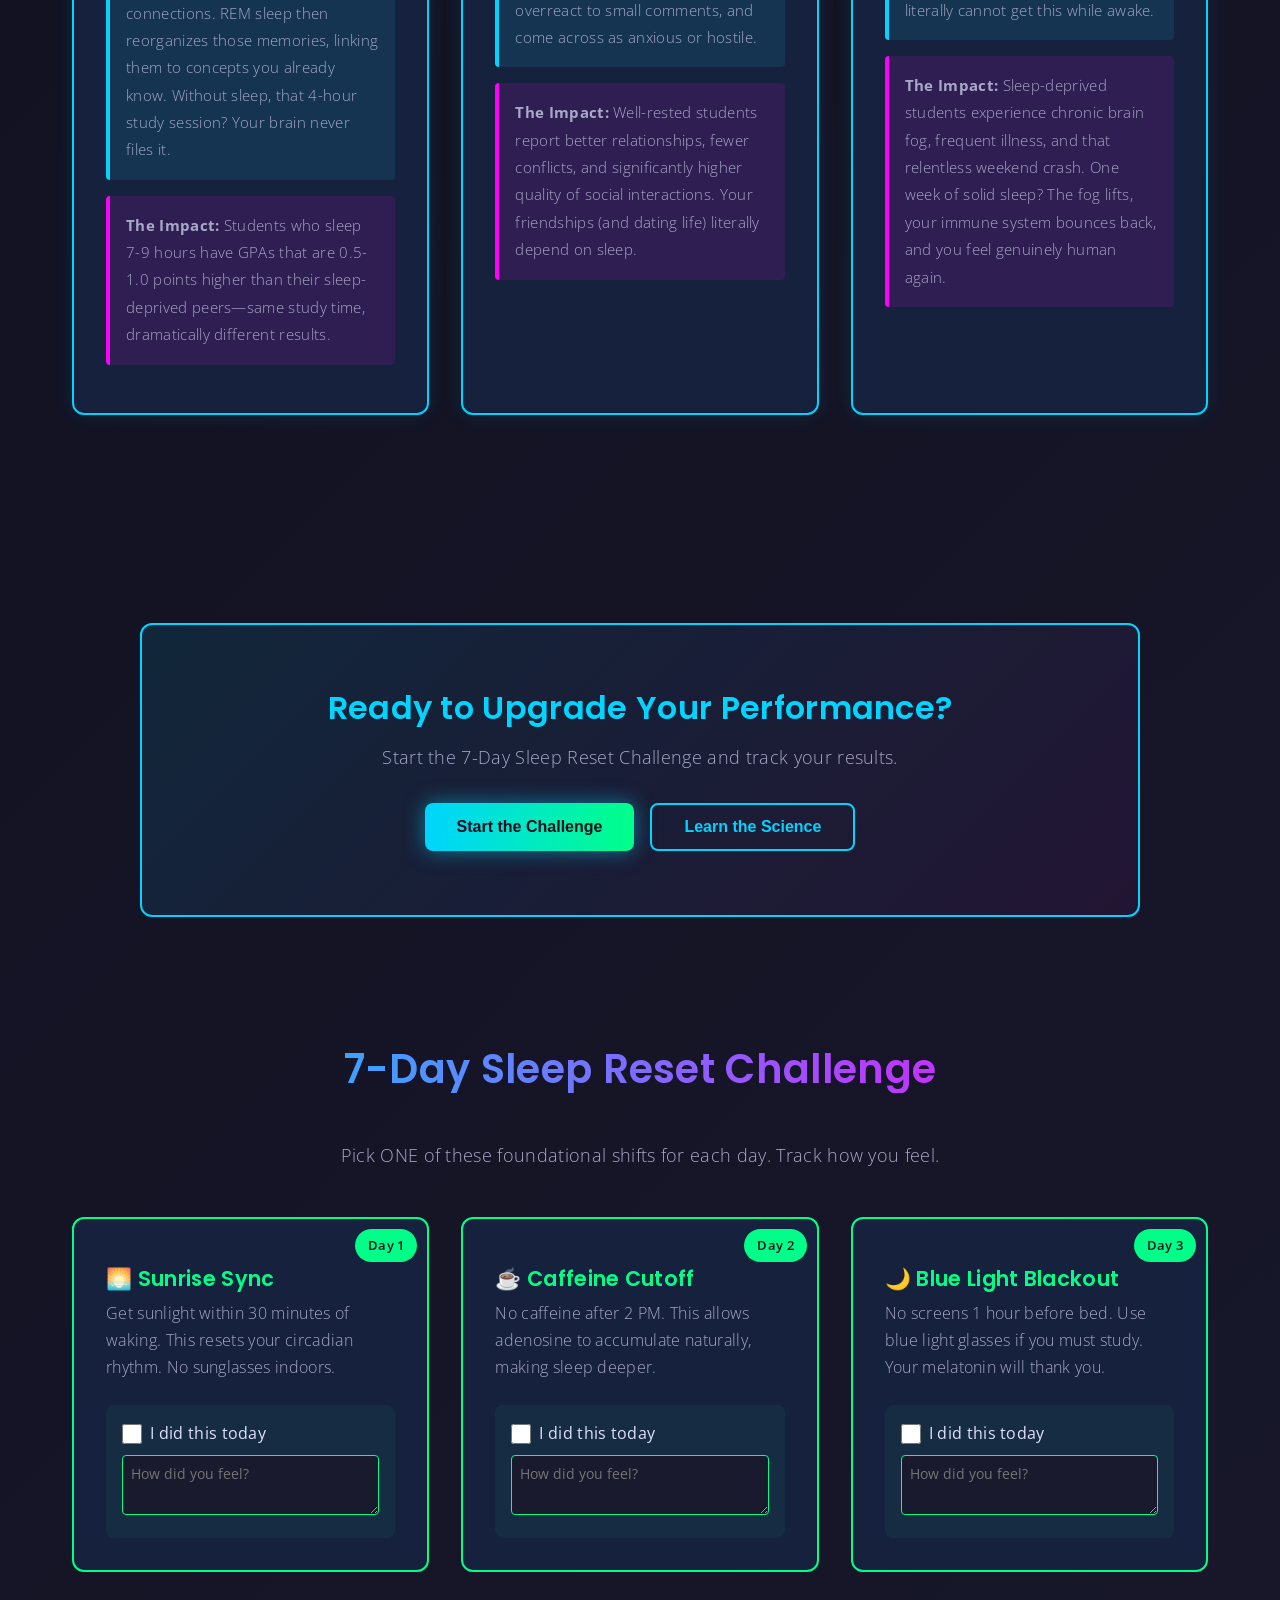
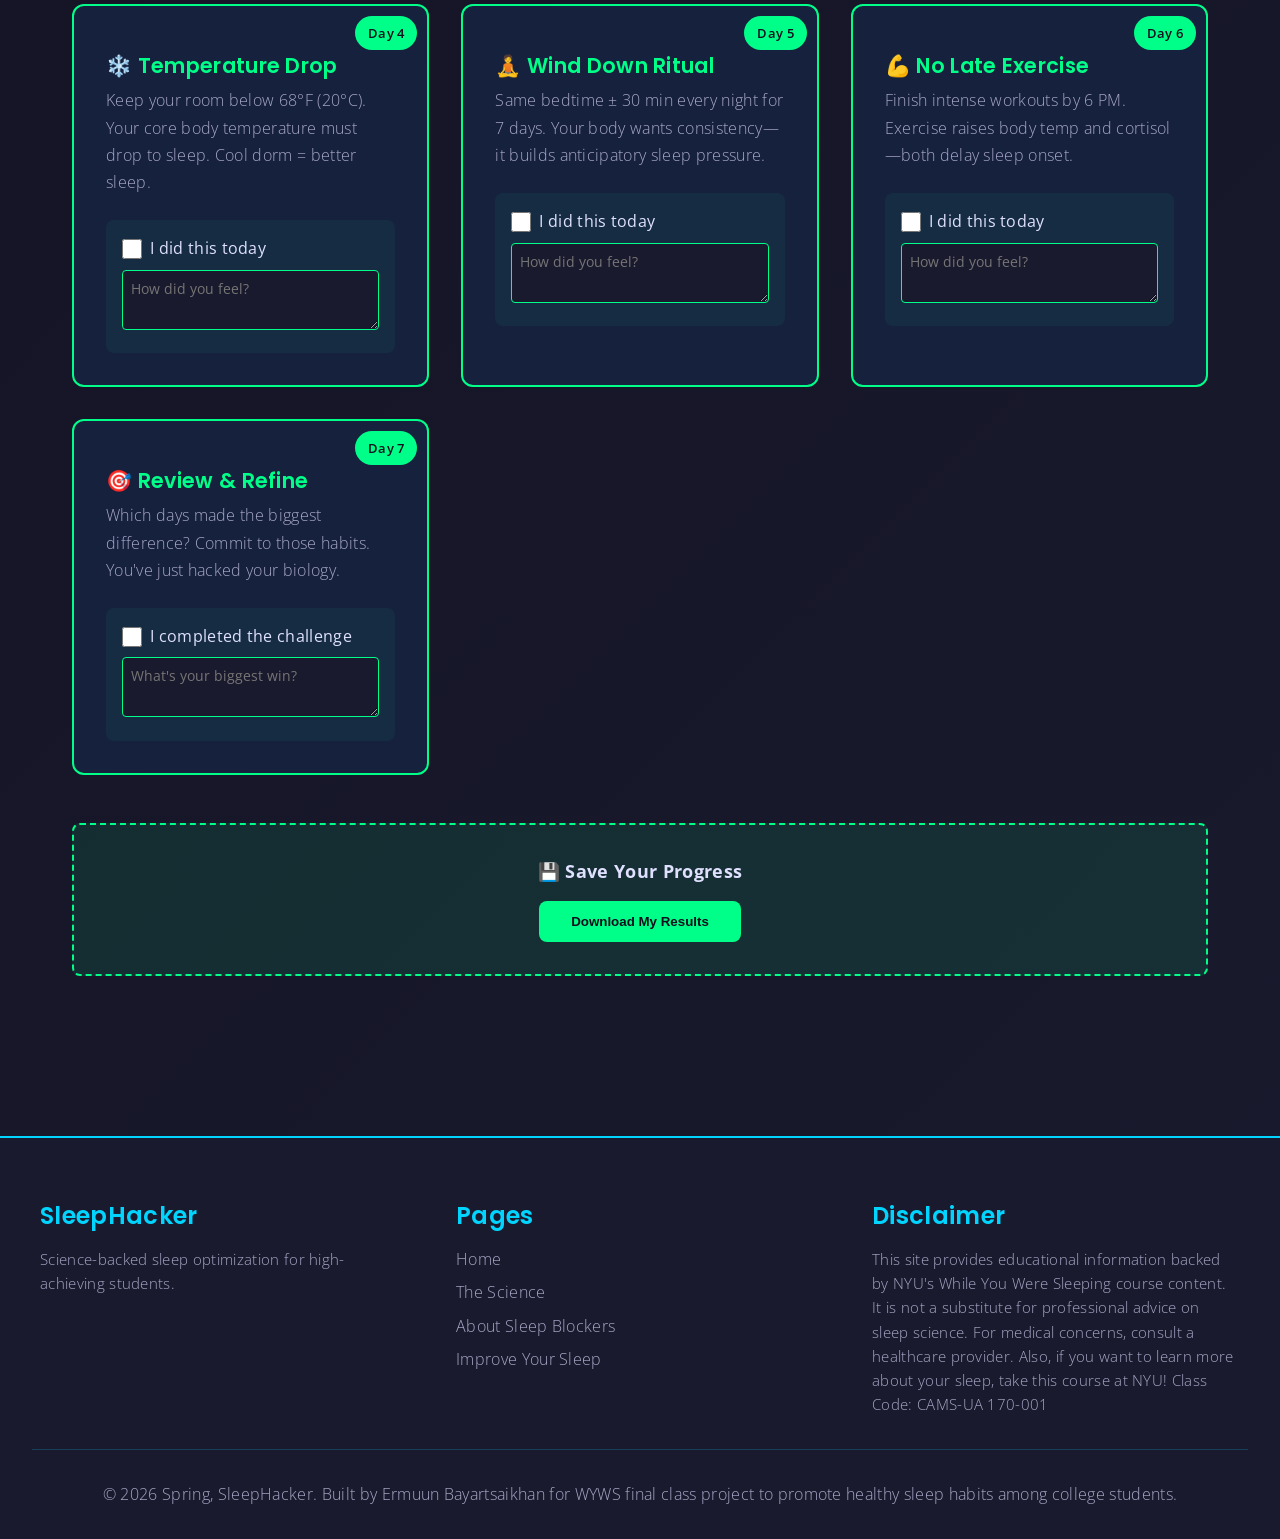
==== commit 6ccac76d: "last updates" ====
--- a/index.html
+++ b/index.html
@@ -382,14 +382,16 @@
             This site provides educational information backed by NYU's While You
             Were Sleeping course content. It is not a substitute for
             professional advice on sleep science. For medical concerns, consult
-            a healthcare provider.
+            a healthcare provider. Also, if you want to learn more about your
+            sleep, take this course at NYU! Class Code: CAMS-UA 170-001
           </p>
         </div>
       </div>
       <div class="footer-bottom">
         <p>
           &copy; 2026 Spring, SleepHacker. Built by Ermuun Bayartsaikhan for
-          WYWS class to promote healthy sleep habits among college students.
+          WYWS final class project to promote healthy sleep habits among college
+          students.
         </p>
       </div>
     </footer>
